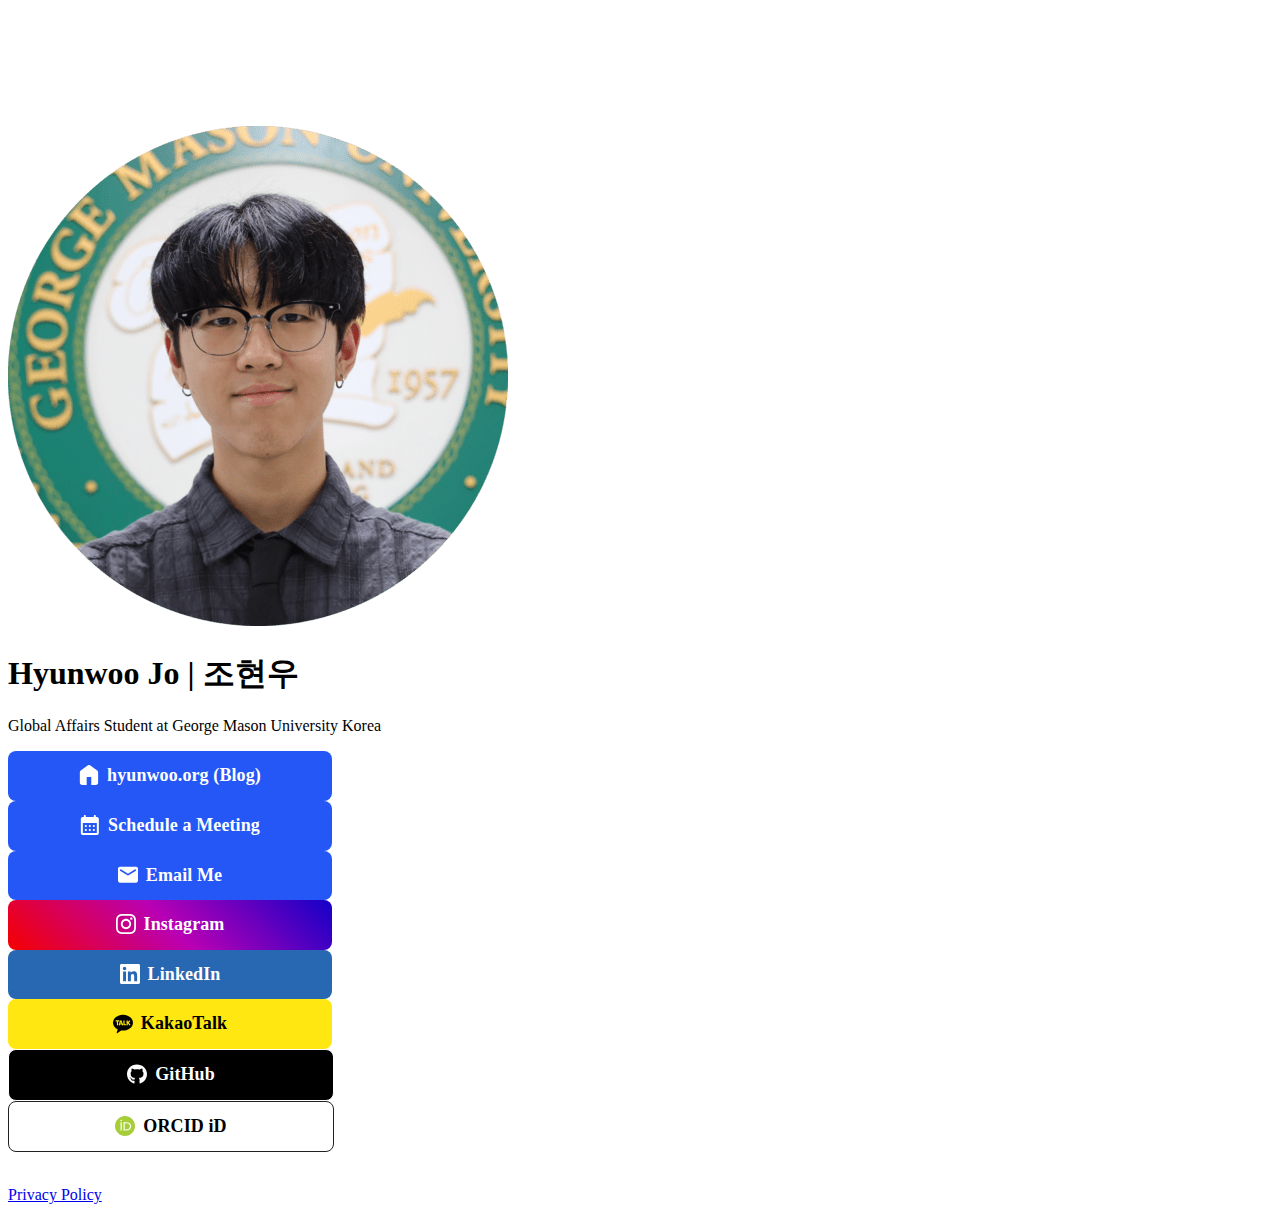
==== index.html @ bc7a39b5 "Update index.html" ====
<!DOCTYPE html>
<html lang="en">

<head>

  <!-- Page Information
  –––––––––––––––––––––––––––––––––––––––––––––––––– -->
  <meta charset="utf-8">
  <title>Hyunwoo Jo | 조현우</title>
  <meta name="description" content="https://jo.hyunwoo.org">
  <meta name="author" content="Hyunwoo Jo">

  <!-- Mobile Specific Metas
  –––––––––––––––––––––––––––––––––––––––––––––––––– -->
  <meta name="viewport" content="width=device-width, initial-scale=1">


  <!-- CSS
  –––––––––––––––––––––––––––––––––––––––––––––––––– -->
  <link rel="stylesheet" href="css/normalize.css">

    <!-- Themes:
            Auto:   css/skeleton-auto.css
            Light:  css/skeleton-light.css
            Dark:   css/skeleton-dark.css
     -->
    <link rel="stylesheet" href="css/skeleton-auto.css">

    <!-- Brand Styles -->
    <link rel="stylesheet" href="css/brands.css">


  <!-- Favicon
  –––––––––––––––––––––––––––––––––––––––––––––––––– -->
  <link rel="icon" href="images/favicon.ico" sizes="any">
  <link rel="icon" href="images/favicon.svg" type="image/svg+xml">

</head>

<body>

  <!-- Primary Page Layout
  –––––––––––––––––––––––––––––––––––––––––––––––––– -->
  <div class="container">
    <div class="row">
      <div class="column" style="margin-top: 10%">

        <!-- 

          ## Getting Started with LittleLink

          This page has been built with every pre-designed button available in LittleLink by default. You can rearrange and delete as needed.

          You can add your own brand or others brands you may need in the `css/brands.css` file. 

          You can add custom icons to `images/icons/...`. It is recommended to use a 24x24 .SVG.

          Edit the "Your Image Here" section to add your own personal branding, like a picture of yourself or your brand logo!

          Edit the "Title" section to change the page heading. You can use something like your name, your social handle, or your brand name.

          Edit the "Short Bio" section tell users about yourself or your brand.

        -->

        <!-- Your Image Here -->
        <img src="images/avatar.png" class="avatar" srcset="images/avatar@2x.png 2x" alt="">

        <!-- Title -->
        <h1 role="heading">Hyunwoo Jo | 조현우</h1>

        <!-- Short Bio -->
        <p>Global Affairs Student at George Mason University Korea</p>

        <!--

          ## Breaking down <a> attributes:
          
          1.) class="button button-default" | The first "button" here is telling this <a> tag that it should make this element a button and applies the default styling in `css/brands.css`.
          The second portion, button-default, is declaring the specific brand style you would like to apply. Here we're applying the "default" style and color.
          If you want to make this button to use the brand colors for Discord, just change "button-default" to "button-discord". Brands are found in `css/brands.css`. You can always edit & add your own there.

          2.) Replace the # in href="#" with the desired target URL for the button.

          3.) target="_blank" | This attribute opens links in a new tab. Remove this attribute to prevent links from opening in a new tab.

          4.) rel="noopener" | This attribute instructs the browser to navigate to the target resource without granting the new browsing context access to the document that opened it.
          This is especially useful when opening untrusted links. https://developer.mozilla.org/en-US/docs/Web/HTML/Link_types/noopener

          5.) role="button" | The button role identifies an element as a button to assistive technology such as screen readers.

          ## Breaking down the <img> attributes:
          
          1.) class="icon" | This class is telling the <img> tag that it should use the styling for icons found in `css/brands.css`.

          2.) src="images/icons/[icon-name].svg" | This defines the icon you would like to display from the 'images/icons/' folder. For example, you can change this to src="images/icons/discord.svg" to use the Discord icon.
          Add your own 24x24 icons to the "icons" folder to reference them. We recommend providing a SVG.

          3.) alt="" | Since the text at the end of the snippet, "..>[Button Text]</a><br>", explains what the button is, we use "alt=""" to nullify the icon annoucement from the accessibility tree. 
          This can improve the experience for assistive technology users by hiding what is essentially duplicated

        -->

        <!-- Generic Homepage -->
        <a class="button button-default" href="https://hyunwoo.org" target="_blank" rel="noopener" role="button"><img class="icon" src="images/icons/generic-homepage.svg" alt="">hyunwoo.org (Blog)</a><br>

        <!-- Generic Calendar -->
        <a class="button button-default" href="https://mason360.gmu.edu/meetings/3602936/hyunwoo" target="_blank" rel="noopener" role="button"><img class="icon" src="images/icons/generic-calendar.svg" alt="">Schedule a Meeting</a><br>

        <!-- Generic Email -->
        <a class="button button-default" href="mailto:jo@hyunwoo.org" target="_blank" rel="noopener" role="button"><img class="icon" src="images/icons/generic-email.svg" alt="">Email Me</a><br>

        <!-- Instagram -->
        <a class="button button-instagram" href="https://instagram.com/hyunwooed" target="_blank" rel="noopener" role="button"><img class="icon" src="images/icons/instagram.svg" alt="">Instagram</a><br>

        <!-- LinkedIn -->
        <a class="button button-linked" href="https://linkedin.com/in/hyunwoojo" target="_blank" rel="noopener" role="button"><img class="icon" src="images/icons/linkedin.svg" alt="">LinkedIn</a><br>

        <!-- KakaoTalk -->
        <a class="button button-kakaotalk" href="http://qr.kakao.com/talk/qr76TpyzLjeXRkDR1wn2E596Pi8-" target="_blank" rel="noopener" role="button"><img class="icon" src="images/icons/kakaotalk.svg" alt="">KakaoTalk</a><br>

        <!-- GitHub -->
        <a class="button button-github" href="https://github.com/hyunwooed" target="_blank" rel="noopener" role="button"><img class="icon" src="images/icons/github.svg" alt="">GitHub</a><br>

        <!-- ORCID iD -->
        <a class="button button-orcid-id" href="https://orcid.org/0009-0006-6065-426X" target="_blank" rel="noopener" role="button"><img class="icon" src="images/icons/orcid-id.svg" alt="">ORCID iD</a><br>

        <br>
        <!-- 
            Footer:
            This includes a link to privacy.html page which can be setup for your Privacy Policy.
            This also includes a link to the LittleLink repository to make forking LittleLink easier.
            You can edit or remove anything here to make your own footer.
        -->
        <p><a href="privacy.html">Privacy Policy</a></p>

      </div>
    </div>
  </div>

  <!-- End Document
  –––––––––––––––––––––––––––––––––––––––––––––––––– -->
</body>

</html>
---- css/brands.css ----
/*
* littlelink.io
* Skeleton V2.0.4
* Copyright 2014, Dave Gamache
* www.getskeleton.com
* Free to use under the MIT license.
* http://www.opensource.org/licenses/mit-license.php
* 12/29/2014
*/

/*
* Built using on:
* Skeleton V2.0.4
* Copyright 2014, Dave Gamache
* www.getskeleton.com
* Free to use under the MIT license.
* http://www.opensource.org/licenses/mit-license.php
* 12/29/2014
*/

/* Table of contents
––––––––––––––––––––––––––––––––––––––––––––––––––

- Buttons
- Brand Styles

*/

/* Buttons
–––––––––––––––––––––––––––––––––––––––––––––––––– */

.button,
button {
  display: inline-block;
  text-decoration: none;
  height: 100%;
  text-align: center;
  vertical-align: middle;
  font-size: 18px;
  width: 300px;
  font-weight: 700;
  line-height: 20px;
  padding: 14px 12px 12px 12px;
  letter-spacing: 0.1px;
  white-space: wrap;
  outline: none;
  border-radius: 8px;
  cursor: pointer;
  
}     
button:hover,
.button:focus {
  color: #212121;
  border-color: #888;
  outline: #7AB8FF solid 3px
}
.button.button-primary {
  color: #fff;
  filter: brightness(90%);
}
.button.button-primary:hover,
.button.button-primary:focus {
  color: #fff;
  filter: brightness(90%);
}

/* Brand Icons
–––––––––––––––––––––––––––––––––––––––––––––––––– */

.icon {
  padding: 0px 8px 3.5px 0px;
  vertical-align: middle;
  width: 20px;
  height: 20px;
}

/* Brand Styles
–––––––––––––––––––––––––––––––––––––––––––––––––– */

/* Default (this is great for your own brand color!) */
.button.button-default {
  color: #ffffff;
  background-color: #2457F5;
}
.button.button-default:hover,
.button.button-default:focus {
  filter: brightness(90%);
}

/* Amazon */
.button.button-amazon {
  color: #000000;
  background-color: #FFFFFF;
  border: 1px solid #212121;
}
.button.button-amazon:hover,
.button.button-amazon:focus {
  filter: brightness(90%);
}

/* Amazon Music */
.button.button-amazon-music {
  color: #000000;
  background-color: #25D1DA;
}
.button.button-amazon-music:hover,
.button.button-amazon-music:focus {
  filter: brightness(90%);
}

/* Apple App Store */
.button.button-appstore {
  color: #FFFFFF;
  background-color: #000000;
  border: 1px solid #FFFFFF;
}
.button.button-appstore:hover,
.button.button-appstore:focus {
  filter: brightness(90%);
}

/* Apple Music */
.button.button-apple-music {
  color: #ffffff;
  background-color: #000000;
  border: 1px solid #FFFFFF;
}
.button.button-apple-music:hover,
.button.button-apple-music:focus {
  filter: brightness(90%);
}

/* Apple Music Alt */
.button.button-apple-music-alt {
  color: #ffffff;
  background-image: linear-gradient(to bottom, #FB5C74, #FA233B);
}
.button.button-apple-music-alt:hover,
.button.button-apple-music-alt:focus {
  filter: brightness(90%);
}

/* Apple Podcasts */
.button.button-apple-podcasts {
  color: #ffffff;
  background-color: #000000;
  border: 1px solid #FFFFFF;
}
.button.button-apple-podcasts:hover,
.button.button-apple-podcasts:focus {
  filter: brightness(90%);
}

/* Apple Podcasts Alt */
.button.button-apple-podcasts-alt {
  color: #ffffff;
  background-image: linear-gradient(to bottom, #F452FF, #832BC1);
}
.button.button-apple-podcasts-alt:hover,
.button.button-apple-podcasts-alt:focus {
  filter: brightness(90%);
}

/* ArtStation */
.button.button-artstation {
  color: #ffffff;
  background-color: #18181C;
  border: 1px solid #FFFFFF;
}
.button.button-artstation:hover,
.button.button-artstation:focus {
  filter: brightness(90%);
}

/* Bandcamp */
.button.button-bandcamp {
  color: #ffffff;
  background-color: #1d9fc3;
}
.button.button-bandcamp:hover,
.button.button-bandcamp:focus {
  filter: brightness(90%);
}

/* Behance */
.button.button-behance {
  color: #ffffff;
  background-color: #0057FF;
}
.button.button-behance:hover,
.button.button-behance:focus {
  filter: brightness(90%);
}

/* Bluesky */
.button.button-bluesky {
  color: #FFFFFF;
  background-color: #1185FE;
}

.button.button-bluesky:hover,
.button.button-bluesky:focus {
  filter: brightness(90%);
}

/* Bluesky Alt */
.button.button-bluesky-alt {
  color: #000000;
  background-color: #FFFFFF;
  border: 1px solid #000000;
}
.button.button-bluesky-alt:hover,
.button.button-bluesky-alt:focus {
  filter: brightness(90%);
}

/* Buy Me a Coffee */
.button.button-coffee {
  color: #000000;
  background-color: #ffdd00;
}
.button.button-coffee:hover,
.button.button-coffee:focus {
  filter: brightness(90%);
}

/* Cal.com */
.button.button-cal {
  color: #FFFFFF;
  background-color: #292929;
  border: 1px solid #FFFFFF;
}
.button.button-cal:hover,
.button.button-cal:focus {
  filter: brightness(90%);
}

/* Calendly */
.button.button-calendly {
  color: #FFFFFF;
  background-color: #006BFF;
}
.button.button-calendly:hover,
.button.button-calendly:focus {
  filter: brightness(90%);
}

/* Cash App */
.button.button-cash-app {
  color: #ffffff;
  background-image: linear-gradient(to bottom, #00d64b, #00c244);
}
.button.button-cash-app:hover,
.button.button-cash-app:focus {
  filter: brightness(90%);
}

/* dev.to */
.button.button-dev-to {
  color: #000000;
  background-color: #f5f5f5;
  border: 1px solid #212121;
}
.button.button-dev-to:hover,
.button.button-dev-to:focus {
  filter: brightness(90%);
}

/* Discogs */
.button.button-discogs {
  color: #000000;
  background-color: #FFFFFF;
  border: 1px solid #000000
}
.button.button-discogs:hover,
.button.button-discogs:focus {
  filter: brightness(90%);
}

/* Discogs Alt */
.button.button-discogs-alt {
  color: #FFFFFF;
  background-color: #000000;
  border: 1px solid #FFFFFF
}
.button.button-discogs-alt:hover,
.button.button-discogs-alt:focus {
  filter: brightness(90%);
}

/* Discord */
.button.button-discord {
  color: #ffffff;
  background-color: #161CBB;
}
.button.button-discord:hover,
.button.button-discord:focus {
  filter: brightness(90%);
}

/* Dribbble */
.button.button-dribbble {
  color: #000000;
  background-color: #FFFFFF;
  border: 1px solid #212121;
}
.button.button-dribbble:hover,
.button.button-dribbble:focus {
  filter: brightness(90%);
}

/* Etsy */
.button.button-etsy {
  color: #ffffff;
  background-color: #F45800;
}
.button.button-etsy:hover,
.button.button-etsy:focus {
  filter: brightness(90%);
}

/* Facebook */
.button.button-faceb {
  color: #ffffff;
  background-color: #1877f2;
}
.button.button-faceb:hover,
.button.button-faceb:focus {
  filter: brightness(90%);
}

/* Facebook Messenger */
.button.button-messenger {
  color: #ffffff;
  background-image: linear-gradient(
    25deg,
    #0099ff,
    #5f5dff,
    #a033ff,
    #c740cc,
    #ff5280,
    #ff7061
  );
}
.button.button-messenger:hover,
.button.button-messenger:focus {
  filter: brightness(90%);
}

/* Figma */
.button.button-figma {
  color: #ffffff;
  background-color: #000000;
  border: 1px solid #FFFFFF;
}
.button.button-figma:hover,
.button.button-figma:focus {
  filter: brightness(90%);
}

/* Fiverr */
.button.button-fiverr {
  color: #ffffff;
  background-color: #1DBF73;
}
.button.button-fiverr:hover,
.button.button-fiverr:focus {
  filter: brightness(90%);
}

/* Flickr */
.button.button-flickr {
  color: #ffffff;
  background-color: #000000;
  border: 1px solid #FFFFFF;
}
.button.button-flickr:hover,
.button.button-flickr:focus {
  filter: brightness(90%);
}

/* GitHub */
.button.button-github {
  color: #ffffff;
  background-color: #000000;
  border: 1px solid #FFFFFF;
}
.button.button-github:hover,
.button.button-github:focus {
  filter: brightness(90%);
}

/* GitLab */
.button.button-gitlab {
  color: #ffffff;
  background-color: #6151b2;
}
.button.button-gitlab:hover,
.button.button-gitlab:focus {
  filter: brightness(90%);
}

/* GoFundMe */
.button.button-gofundme {
  color: #ffffff;
  background-color: #02A95C;
}
.button.button-gofundme:hover,
.button.button-gofundme:focus {
  filter: brightness(90%);
}

/* Goodreads */
.button.button-goodreads {
  color: #333333;
  background-color: #f3f1e6;
  border: 1px solid #212121;
}
.button.button-goodreads:hover,
.button.button-goodreads:focus {
  filter: brightness(90%);
}

/* Google Black */
.button.button-google-black {
  color: #FFFFFF;
  background-color: #000000;
  border: 1px solid #FFFFFF;
}
.button.button-google-black:hover,
.button.button-google-black:focus {
  filter: brightness(90%);
}

/* Google Play Store */
.button.button-playstore {
  color: #FFFFFF;
  background-color: #000000;
  border: 1px solid #FFFFFF;
}
.button.button-playstore:hover,
.button.button-playstore:focus {
  filter: brightness(90%);
}

/* Google Scholar */
.button.button-google-scholar {
  color: #000000;
  background-color: #FFFFFF;
  border: 1px solid #212121;
}
.button.button-google-scholar:hover,
.button.button-google-scholar:focus {
  filter: brightness(90%);
}

/* Hashnode */
.button.button-hashnode {
  color: #000000;
  background-color: #ffffff;
  border: 1px solid #212121;
}
.button.button-hashnode:hover,
.button.button-hashnode:focus {
  filter: brightness(90%);
}

/* Instagram */
.button.button-instagram {
  color: #ffffff;
  background-image: linear-gradient(-135deg, #1400c8, #b900b4, #f50000);
}
.button.button-instagram:hover,
.button.button-instagram:focus {
  filter: brightness(90%);
}

/* Kick */
.button.button-kick {
  background-color:#000000;
  color:  #ffffff;
  border: 1px solid #ffffff;
}
.button.button-kick:hover {
  filter: brightness(90%);
}

/* Kick Alt */
.button.button-kick-alt {
  background-color:#01e701;
  color:  #000;
}
.button.button-kick-alt:hover {
  filter: brightness(90%);
}

/* Kickstarter */
.button.button-kickstarter {
  color: #ffffff;
  background-color: #05ce78;
}
.button.button-kickstarter:hover,
.button.button-kickstarter:focus {
  filter: brightness(90%);
}

/* Kit */
.button.button-kit {
  color: #ffffff;
  background-color: #000000;
  border: 1px solid #FFFFFF;
}
.button.button-kit:hover,
.button.button-kit:focus {
  filter: brightness(90%);
}

/* Ko-fi */
.button.button-ko-fi {
  color: #ffffff;
  background-color: #13C3FF;
}
.button.button-ko-fi:hover,
.button.button-ko-fi:focus {
  filter: brightness(90%);
}

/* Last.fm */
.button.button-last-fm {
  color: #ffffff;
  background-color: #D51007;
}
.button.button-last-fm:hover,
.button.button-last-fm:focus {
  filter: brightness(90%);
}

/* Letterboxd */
.button.button-letterboxd {
  color: #ffffff;
  background-color: #2c3440;
  border: 1px solid #FFFFFF;
}
.button.button-letterboxd:hover,
.button.button-letterboxd:focus {
  filter: brightness(90%);
}

/* Line */
.button.button-line {
  color: #FFFFFF;
  background-color: #06C755;
}
.button.button-line:hover,
.button.button-line:focus {
  filter: brightness(90%);
}

/* LinkedIn */
.button.button-linked {
  color: #ffffff;
  background-color: #2867b2;
}
.button.button-linked:hover,
.button.button-linked:focus {
  filter: brightness(90%);
}

/* Mailchimp */
.button.button-mailchimp {
  color: #000000;
  background-color: #FFE01B;
}
.button.button-mailchimp:hover,
.button.button-mailchimp:focus {
  filter: brightness(90%);
}

/* Mastodon */
.button.button-mastodon {
  color: #ffffff;
  background-color: #17063B;
  border: 1px solid #FFFFFF;
}
.button.button-mastodon:hover,
.button.button-mastodon:focus {
  filter: brightness(90%);
}

/* Medium */
.button.button-medium {
  color: #ffffff;
  background-color: #000000;
  border: 1px solid #FFFFFF;
}
.button.button-medium:hover,
.button.button-medium:focus {
  filter: brightness(90%);
}

/* Microsoft */
.button.button-microsoft {
  color: #ffffff;
  background-color: #000000;
  border: 1px solid #FFFFFF;
}
.button.button-microsoft:hover,
.button.button-microsoft:focus {
  filter: brightness(90%);
}

/* NGL */
.button.button-ngl {
  color: #ffffff;
  background-image: linear-gradient(-45deg, #ff8d10, #ec1187);
}
.button.button-ngl:hover,
.button.button-ngl:focus {
  filter: brightness(90%);
}

/* Notion */
.button.button-notion {
  color: #000000;
  border: 1px solid #212121;
  background-color: #ffffff;
}
.button.button-notion:hover,
.button.button-notion:focus {
  filter: brightness(90%);
}

/* OnlyFans */
.button.button-onlyfans {
  color: #ffffff;
  background-color: #00AEEF;
}
.button.button-onlyfans:hover,
.button.button-onlyfans:focus {
  filter: brightness(90%);
}

/* Patreon */
.button.button-patreon {
  color: #ffffff;
  background-color: #000000;
  border: 1px solid #FFFFFF;
}
.button.button-patreon:hover,
.button.button-patreon:focus {
  filter: brightness(90%);
}

/* PayPal */
.button.button-paypal {
  color: #ffffff;
  background-color: #003087;
}
.button.button-paypal:hover,
.button.button-paypal:focus {
  filter: brightness(90%);
}

/* Pinterest */
.button.button-pinterest {
  color: #000000;
  background-color: #ffe2eb;
  border: 1px solid #212121;
}
.button.button-pinterest:hover,
.button.button-pinterest:focus {
  filter: brightness(90%);
}

/* Post.news */
.button.button-post-news {
  color: #ffffff;
  background-color: #678BFF;
}
.button.button-post-news:hover,
.button.button-post-news:focus {
  filter: brightness(90%);
}

/* Product Hunt */
.button.button-product-hunt {
  color: #000000;
  background-color: #ffffff;
  border: 1px solid #212121;
}
.button.button-producthunt:hover,
.button.button-producthunt:focus {
  filter: brightness(90%);
}

/* Read.cv */
.button.button-read-cv {
  color: #FFFFFF;
  background-color: #000000;
  border: 1px solid #FFFFFF;
}
.button.button-read-cv:hover,
.button.button-read-cv:focus {
  filter: brightness(90%);
}

/* Redbubble */
.button.button-redbubble {
  color: #e41321;
  background-color: #ffffff;
  border: 1px solid #212121;
}
.button.button-redbubble:hover,
.button.button-redbubble:focus {
  filter: brightness(90%);
}

/* Reddit */
.button.button-reddit {
  color: #FFFFFF;
  background-color: #FF4500;
}
.button.button-reddit:hover,
.button.button-reddit:focus {
  filter: brightness(90%);
}

/* Revolut */
.button.button-revolut {
  color: #000000;
  background-color: #ffffff;
  border: 1px solid black;
}
.button.button-revolut:hover,
.button.button-revolut:focus {
  filter: brightness(90%);
}

/* Shop */
.button.button-shop {
  color: #ffffff;
  background-color: #5A31F4;
}
.button.button-shop:hover,
.button.button-shop:focus {
  filter: brightness(90%);
}

/* Signal */
.button.button-signal {
  color: #ffffff;
  background-color: #3a76f0;
}
.button.button-signal:hover,
.button.button-signal:focus {
  filter: brightness(90%);
}

/* Slack */
.button.button-slack {
  color: #000000;
  background-color: #FFFFFF;
  border: 1px solid #212121;
}
.button.button-slack:hover,
.button.button-slack:focus {
  filter: brightness(90%);
}

/* Snapchat */
.button.button-snapchat {
  color: #000000;
  background-color: #fffc00;
}
.button.button-snapchat:hover,
.button.button-snapchat:focus {
  filter: brightness(90%);
}

/* SoundCloud */
.button.button-soundcloud {
  color: #ffffff;
  background-color: #ff5500;
}
.button.button-soundcloud:hover,
.button.button-soundcloud:focus {
  filter: brightness(90%);
}

/* Spotify */
.button.button-spotify {
  color: #191414;
  background-color: #1db954;
}
.button.button-spotify:hover,
.button.button-spotify:focus {
  filter: brightness(90%);
}

/* Spotify Alt */
.button.button-spotify-alt {
  color: #FFFFFF;
  background-color: #191414;
  border: 1px solid #FFFFFF;
}
.button.button-spotify-alt:hover,
.button.button-spotify-alt:focus {
  filter: brightness(90%);
}

/* Square */
.button.button-square {
  color: #FFFFFF;
  background-color: #006AFF;
}
.button.button-square:hover,
.button.button-square:focus {
  filter: brightness(90%);
}

/* Stack Overflow */
.button.button-stack-overflow {
  color: #000000;
  background-color: #FFFFFF;
  border: 1px solid #000000;
}
.button.button-stack-overflow:hover,
.button.button-stack-overflow:focus {
  filter: brightness(90%);
}

/* Steam */
.button.button-steam {
  color: #ffffff;
  background-image: linear-gradient(90deg, #08BBFF, #2B75FF);
}
.button.button-steam:hover,
.button.button-steam:focus {
  filter: brightness(90%);
}

/* Steam Alt */
.button.button-steam-alt {
  color: #ffffff;
  background-image: linear-gradient(90deg, #09172a, #072a57, #0c5085);
  border: 1px solid #FFFFFF;
}
.button.button-steam-alt:hover,
.button.button-steam-alt:focus {
  filter: brightness(90%);
}

/* Strava */
.button.button-strava {
  color: #ffffff;
  background-color: #fc5200;
}
.button.button-strava:hover,
.button.button-strava:focus {
  filter: brightness(90%);
}

/* Substack */
.button.button-substack {
  color: #ffffff;
  background-color: #FF6719;
}
.button.button-substack:hover,
.button.button-substack:focus {
  filter: brightness(90%);
}

/* Telegram */
.button.button-telegram {
  color: #ffffff;
  background-color: #3faee8;
}
.button.button-telegram:hover,
.button.button-telegram:focus {
  filter: brightness(90%);
}

/* Threads */
.button.button-threads {
  color: #FFFFFF;
  background-color: #000000;
  border: 1px solid #FFFFFF;
}
.button.button-threads:hover,
.button.button-threads:focus {
  filter: brightness(90%);
}

/* Threema */
.button.button-threema {
  color: #000000;
  background-color: #3fe669;
}
.button.button-threema:hover,
.button.button-threema:focus {
  filter: brightness(90%);
}

/* TikTok */
.button.button-tiktok {
  color: #ffffff;
  background-color: #000000;
  border: 1px solid #FFFFFF;
}
.button.button-tiktok:hover,
.button.button-tiktok:focus {
  filter: brightness(90%);
}

/* Trakt */
.button.button-trakt {
  color: #ffffff;
  background-color: #ED1C24;
}
.button.button-trakt:hover,
.button.button-trakt:focus {
  filter: brightness(90%);
}

/* Trello */
.button.button-trello {
  color: #ffffff;
  background-color: #0065ff;
}
.button.button-trello:hover,
.button.button-trello:focus {
  filter: brightness(90%);
}

/* Tumblr */
.button.button-tumb {
  color: #ffffff;
  background-color: #131313;
  border: 1px solid #FFFFFF;
}
.button.button-tumb:hover,
.button.button-tumb:focus {
  filter: brightness(90%);
}

/* Twitch */
.button.button-twitch {
  color: #ffffff;
  background-color: #9146ff;
}
.button.button-twitch:hover,
.button.button-twitch:focus {
  filter: brightness(90%);
}

/* Unsplash */
.button.button-unsplash {
  color: #000000;
  background-color: #ffffff;
  border: 1px solid #212121;
}
.button.button-unsplash:hover,
.button.button-unsplash:focus {
  filter: brightness(90%);
}

/* Untappd */
.button.button-untappd {
  color: #000000;
  background-color: #ffc000;
}
.button.button-untappd:hover,
.button.button-untappd:focus {
  filter: brightness(90%);
}

/* Upwork */
.button.button-upwork {
  color: #FFFFFF;
  background-color: #14A800;
}
.button.button-upwork:hover,
.button.button-upwork:focus {
  filter: brightness(90%);
}

/* Venmo */
.button.button-venmo {
  color: #ffffff;
  background-color: #008CFF;
}
.button.button-venmo:hover,
.button.button-venmo:focus {
  filter: brightness(90%);
}

/* Vimeo */
.button.button-vimeo {
  color: #ffffff;
  background-color: #1ab7ea;
}
.button.button-vimeo:hover,
.button.button-vimeo:focus {
  filter: brightness(90%);
}

/* VSCO */
.button.button-vsco {
  color: #FFFFFF;
  background-color: #000000;
  border: 1px solid #FFFFFF;
}
.button.button-vsco:hover,
.button.button-vsco:focus {
  filter: brightness(90%);
}

/* Website */
.button.button-web {
  color: #ffffff;
  background-color: #000000;
  border: 1px solid #FFFFFF;
}
.button.button-web:hover,
.button.button-web:focus {
  filter: brightness(90%);
}

/* WhatsApp */
.button.button-whatsapp {
  color: #ffffff;
  background-color: #455a64;
}
.button.button-whatsapp:hover,
.button.button-whatsapp:focus {
  filter: brightness(90%);
}

/* Wordpress */
.button.button-wordpress {
  color: #ffffff;
  background-color: #21759b;
}
.button.button-wordpress:hover,
.button.button-wordpress:focus {
  filter: brightness(90%);
}

/* X */
.button.button-x {
  color: #FFFFFF;
  background-color: #000000;
  border: 1px solid #FFFFFF;
}
.button.button-x:hover,
.button.button-x:focus {
  filter: brightness(90%);
}

/* YouTube */
.button.button-yt {
  color: #ffffff;
  background-color: #000000;
  border: 1px solid #FFFFFF;
}
.button.button-yt:hover,
.button.button-yt:focus {
  filter: brightness(90%);
}

/* Zoom */
.button.button-zoom {
  color: #ffffff;
  background-color: #0B5CFF;
}
.button.button-zoom:hover,
.button.button-zoom:focus {
  filter: brightness(90%);
}

/* KakaoTalk */
.button.button-kakaotalk {
  color: #000000;
  background-color: #ffe812;
}
.button.button-kakaotalk:hover,
.button.button-kakaotalk:focus {
  filter: brightness(90%);
}

/* ORCID iD */
.button.button-orcid-id {
  color: #000000;
  background-color: #FFFFFF;
  border: 1px solid #212121;
}
.button.button-orcid-id:hover,
.button.button-orcid-id:focus {
  filter: brightness(90%);
}
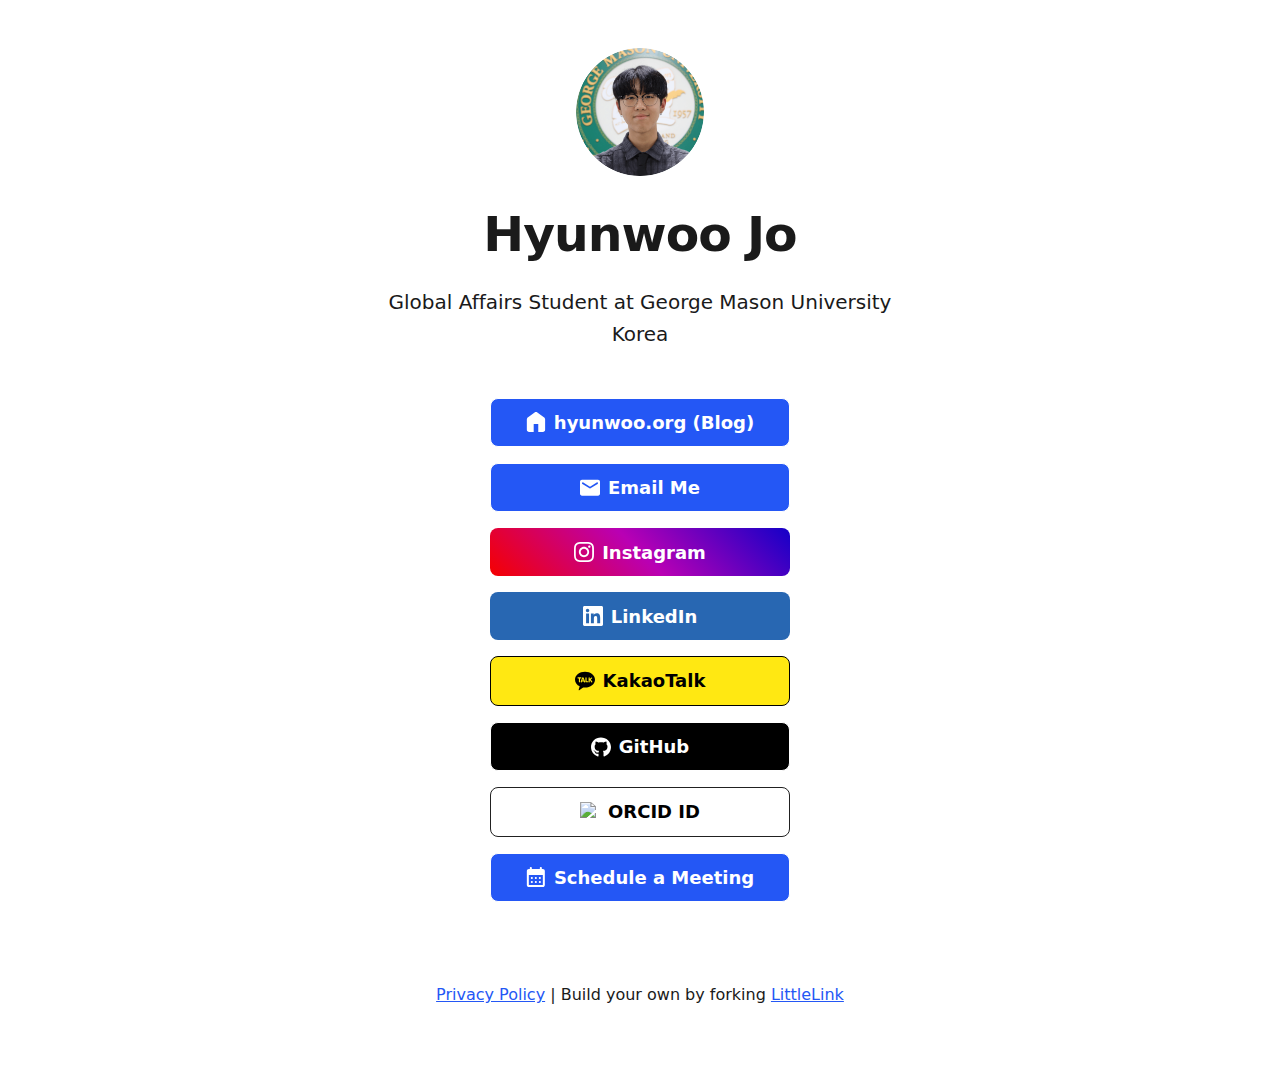
==== commit 9455e4c3: "Merge remote-tracking branch 'upstream/main'" ====
--- a/index.html
+++ b/index.html
@@ -1,145 +1,101 @@
 <!DOCTYPE html>
-<html lang="en">
 
-<head>
+<!-- 
+  To change the theme, change the class on the html tag below to one of:
+  - theme-auto: Automatically switches based on user's system preferences
+  - theme-light: Forces light theme
+  - theme-dark: Forces dark theme
+-->
 
-  <!-- Page Information
-  –––––––––––––––––––––––––––––––––––––––––––––––––– -->
-  <meta charset="utf-8">
-  <title>Hyunwoo Jo | 조현우</title>
-  <meta name="description" content="https://jo.hyunwoo.org">
-  <meta name="author" content="Hyunwoo Jo">
+<html class="theme-auto" lang="en"> <!-- Update`class="theme-auto" with your preference -->
 
-  <!-- Mobile Specific Metas
-  –––––––––––––––––––––––––––––––––––––––––––––––––– -->
-  <meta name="viewport" content="width=device-width, initial-scale=1">
-
-
-  <!-- CSS
-  –––––––––––––––––––––––––––––––––––––––––––––––––– -->
-  <link rel="stylesheet" href="css/normalize.css">
-
-    <!-- Themes:
-            Auto:   css/skeleton-auto.css
-            Light:  css/skeleton-light.css
-            Dark:   css/skeleton-dark.css
-     -->
-    <link rel="stylesheet" href="css/skeleton-auto.css">
-
-    <!-- Brand Styles -->
+  <head>
+    <meta charset="utf-8">
+    <meta name="viewport" content="width=device-width, initial-scale=1">
+        
+    <!-- Page Title - Change this to your name/brand (50-60 characters recommended) -->
+    <title>Hyunwoo Jo | 조현우</title>
+    <link rel="icon" type="image/x-icon" href="/images/avatar.png"> <!-- Update this with your own favicon -->
+    
+    <!-- Meta Description - Write a description (150-160 characters recommended) -->
+    <meta name="description" content="Global Affairs Student at George Mason University Korea">
+    
+    <!-- Keywords -->
+    <meta name="keywords" content="Hyunwoo Jo, 조현우, Mason Korea">
+    
+    <!-- Canonical URL - Helps prevent duplicate content issues -->
+    <meta rel="canonical" href="https://jo.hyunwoo.org">
+    
+    <!-- Author Information -->
+    <meta name="author" content="Hyunwoo Jo">
+    
+    <!-- Stylesheets -->
+    <link rel="stylesheet" href="css/reset.css">
+    <link rel="stylesheet" href="css/style.css">
     <link rel="stylesheet" href="css/brands.css">
 
-
-  <!-- Favicon
-  –––––––––––––––––––––––––––––––––––––––––––––––––– -->
-  <link rel="icon" href="images/favicon.ico" sizes="any">
-  <link rel="icon" href="images/favicon.svg" type="image/svg+xml">
-
-</head>
+  </head>
 
 <body>
 
-  <!-- Primary Page Layout
-  –––––––––––––––––––––––––––––––––––––––––––––––––– -->
-  <div class="container">
-    <div class="row">
-      <div class="column" style="margin-top: 10%">
+    <div class="container">
+        <div class="column">
 
-        <!-- 
+            <!-- 
+              By default, the Avatar is rounded. Use the following:
+              - avatar--rounded: Automatically rounds the image
+              - avatar--soft: Slightly rounds the image
+              - avatar--none: Removes any rounding
 
-          ## Getting Started with LittleLink
+              Be sure to replace the src with your own image path and update the alt text
+            -->
+            <img class="avatar avatar--rounded" src="images/avatar.png" srcset="images/avatar@2x.png 2x" alt="Hyunwoo Jo">
 
-          This page has been built with every pre-designed button available in LittleLink by default. You can rearrange and delete as needed.
+            <!-- Replace with your name or brand -->
+            <h1 tabindex="0">
+              <div>Hyunwoo Jo</div>
+            </h1>
 
-          You can add your own brand or others brands you may need in the `css/brands.css` file. 
+            <!-- Add a short description about yourself or your brand -->
+            <p tabindex="0">Global Affairs Student at George Mason University Korea</p>
 
-          You can add custom icons to `images/icons/...`. It is recommended to use a 24x24 .SVG.
+            <!-- All your buttons go here -->
+            <div class="button-stack" role="navigation">
 
-          Edit the "Your Image Here" section to add your own personal branding, like a picture of yourself or your brand logo!
+              <!-- Generic Homepage -->
+              <a class="button button-default" href="https://www.hyunwoo.org" target="_blank" rel="noopener" role="button"><img class="icon" aria-hidden="true" src="images/icons/generic-homepage.svg" alt="Homepage Icon">hyunwoo.org (Blog)</a>
 
-          Edit the "Title" section to change the page heading. You can use something like your name, your social handle, or your brand name.
+              <!-- Generic Email -->
+              <a class="button button-default" href="mailto:jo@hyunwoo.org" target="_blank" rel="noopener" role="button"><img class="icon" aria-hidden="true" src="images/icons/generic-email.svg" alt="Email Icon">Email Me</a>
 
-          Edit the "Short Bio" section tell users about yourself or your brand.
+              <!-- Instagram -->
+              <a class="button button-instagram" href="https://instagram.com/hyunwooed" target="_blank" rel="noopener" role="button"><img class="icon" aria-hidden="true" src="images/icons/instagram.svg" alt="Instagram Logo">Instagram</a>
 
-        -->
+              <!-- LinkedIn -->
+              <a class="button button-linked" href="https://linkedin.com/in/hyunwoojo" target="_blank" rel="noopener" role="button"><img class="icon" aria-hidden="true" src="images/icons/linkedin.svg" alt="LinkedIn Logo">LinkedIn</a>
 
-        <!-- Your Image Here -->
-        <img src="images/avatar.png" class="avatar" srcset="images/avatar@2x.png 2x" alt="">
+              <!-- KakaoTalk -->
+              <a class="button button-kakaotalk" href="http://qr.kakao.com/talk/qr76TpyzLjeXRkDR1wn2E596Pi8-" target="_blank" rel="noopener" role="button"><img class="icon" aria-hidden="true" src="images/icons/kakaotalk.svg" alt="KakaoTalk Logo">KakaoTalk</a><br>
 
-        <!-- Title -->
-        <h1 role="heading">Hyunwoo Jo | 조현우</h1>
+              <!-- GitHub -->
+              <a class="button button-github" href="https://github.com/hyunwooed" target="_blank" rel="noopener" role="button"><img class="icon" aria-hidden="true" src="images/icons/github.svg" alt="GitHub Logo">GitHub</a>
 
-        <!-- Short Bio -->
-        <p>Global Affairs Student at George Mason University Korea</p>
+              <!-- ORCID ID -->
+              <a class="button button-orcid-id" href="https://orcid.org/0009-0006-6065-426X" target="_blank" rel="noopener" role="button"><img class="icon" aria-hidden="true" src="images/icons-extended/orcid-id.svg" alt="ORCID ID Logo">ORCID ID</a>
 
-        <!--
-
-          ## Breaking down <a> attributes:
-          
-          1.) class="button button-default" | The first "button" here is telling this <a> tag that it should make this element a button and applies the default styling in `css/brands.css`.
-          The second portion, button-default, is declaring the specific brand style you would like to apply. Here we're applying the "default" style and color.
-          If you want to make this button to use the brand colors for Discord, just change "button-default" to "button-discord". Brands are found in `css/brands.css`. You can always edit & add your own there.
-
-          2.) Replace the # in href="#" with the desired target URL for the button.
-
-          3.) target="_blank" | This attribute opens links in a new tab. Remove this attribute to prevent links from opening in a new tab.
-
-          4.) rel="noopener" | This attribute instructs the browser to navigate to the target resource without granting the new browsing context access to the document that opened it.
-          This is especially useful when opening untrusted links. https://developer.mozilla.org/en-US/docs/Web/HTML/Link_types/noopener
-
-          5.) role="button" | The button role identifies an element as a button to assistive technology such as screen readers.
-
-          ## Breaking down the <img> attributes:
-          
-          1.) class="icon" | This class is telling the <img> tag that it should use the styling for icons found in `css/brands.css`.
-
-          2.) src="images/icons/[icon-name].svg" | This defines the icon you would like to display from the 'images/icons/' folder. For example, you can change this to src="images/icons/discord.svg" to use the Discord icon.
-          Add your own 24x24 icons to the "icons" folder to reference them. We recommend providing a SVG.
-
-          3.) alt="" | Since the text at the end of the snippet, "..>[Button Text]</a><br>", explains what the button is, we use "alt=""" to nullify the icon annoucement from the accessibility tree. 
-          This can improve the experience for assistive technology users by hiding what is essentially duplicated
-
-        -->
-
-        <!-- Generic Homepage -->
-        <a class="button button-default" href="https://hyunwoo.org" target="_blank" rel="noopener" role="button"><img class="icon" src="images/icons/generic-homepage.svg" alt="">hyunwoo.org (Blog)</a><br>
-
-        <!-- Generic Calendar -->
-        <a class="button button-default" href="https://mason360.gmu.edu/meetings/3602936/hyunwoo" target="_blank" rel="noopener" role="button"><img class="icon" src="images/icons/generic-calendar.svg" alt="">Schedule a Meeting</a><br>
-
-        <!-- Generic Email -->
-        <a class="button button-default" href="mailto:jo@hyunwoo.org" target="_blank" rel="noopener" role="button"><img class="icon" src="images/icons/generic-email.svg" alt="">Email Me</a><br>
-
-        <!-- Instagram -->
-        <a class="button button-instagram" href="https://instagram.com/hyunwooed" target="_blank" rel="noopener" role="button"><img class="icon" src="images/icons/instagram.svg" alt="">Instagram</a><br>
-
-        <!-- LinkedIn -->
-        <a class="button button-linked" href="https://linkedin.com/in/hyunwoojo" target="_blank" rel="noopener" role="button"><img class="icon" src="images/icons/linkedin.svg" alt="">LinkedIn</a><br>
-
-        <!-- KakaoTalk -->
-        <a class="button button-kakaotalk" href="http://qr.kakao.com/talk/qr76TpyzLjeXRkDR1wn2E596Pi8-" target="_blank" rel="noopener" role="button"><img class="icon" src="images/icons/kakaotalk.svg" alt="">KakaoTalk</a><br>
-
-        <!-- GitHub -->
-        <a class="button button-github" href="https://github.com/hyunwooed" target="_blank" rel="noopener" role="button"><img class="icon" src="images/icons/github.svg" alt="">GitHub</a><br>
-
-        <!-- ORCID iD -->
-        <a class="button button-orcid-id" href="https://orcid.org/0009-0006-6065-426X" target="_blank" rel="noopener" role="button"><img class="icon" src="images/icons/orcid-id.svg" alt="">ORCID iD</a><br>
-
-        <br>
-        <!-- 
-            Footer:
-            This includes a link to privacy.html page which can be setup for your Privacy Policy.
-            This also includes a link to the LittleLink repository to make forking LittleLink easier.
-            You can edit or remove anything here to make your own footer.
-        -->
-        <p><a href="privacy.html">Privacy Policy</a></p>
+              <!-- Generic Calendar -->
+              <a class="button button-default" href="https://mason360.gmu.edu/meetings/3602936/hyunwoo" target="_blank" rel="noopener" role="button"><img class="icon" aria-hidden="true" src="images/icons/generic-calendar.svg" alt="Calendar Icon">Schedule a Meeting</a>
 
       </div>
+        
+      <!-- Feel free to add your own footer information, including updating `privacy.html` to reflect how your LittleLink fork is set up -->
+      <footer>
+        <a href="privacy.html">Privacy Policy</a> | Build your own by forking <a href="https://littlelink.io" target="_blank" rel="noopener">LittleLink</a>
+      </footer>
+    
     </div>
   </div>
 
-  <!-- End Document
-  –––––––––––––––––––––––––––––––––––––––––––––––––– -->
 </body>
 
 </html>
--- a/css/style.css
+++ b/css/style.css
@@ -0,0 +1,382 @@
+/*
+* LittleLink
+* https://littlelink.io
+* Free to use under the MIT license
+* http://www.opensource.org/licenses/mit-license.php
+*/
+
+/* Base Typography Settings
+–––––––––––––––––––––––––––––––––––––––––––––––––– */
+:root {
+	font-size:16px;
+}
+
+/* Grid
+  –––––––––––––––––––––––––––––––––––––––––––––––––– */
+  .container {
+	position:relative;
+	width:100%;
+	max-width:37.5rem;     				/* 600px */
+    text-align:center;
+	margin:0 auto;
+	padding:3rem 1.25rem 0 1.25rem;
+	box-sizing:border-box;
+}
+.container-left {
+	position:relative;
+	width:100%;
+	max-width:37.5rem;
+	text-align:left;
+	margin:0 auto;
+	padding:0 1.25rem;
+	box-sizing:border-box;
+}
+.container-left p {
+	margin-bottom: 1rem;  				/* 16px space between paragraphs */
+  }
+.column {
+	position:center;
+	width:100%;
+	float:center;
+	box-sizing:border-box;
+}
+/* For devices larger than 400px */
+  @media (min-width:25rem) {            /* 400px */
+    .container {
+	width:85%;
+	padding-left:0;
+	padding-right:0;
+}
+}/* For devices larger than 550px */
+  @media (min-width:34.375rem) {        /* 550px */
+    .container {
+	width:80%;
+}
+.column,.columns {
+	margin-left:0;
+}
+.column:first-child,.columns:first-child {
+	margin-left:0;
+}
+}
+
+/* Base Styles
+  –––––––––––––––––––––––––––––––––––––––––––––––––– */
+  body {
+	margin:0;
+	padding:0;
+	background-color:#ffffff;
+	color:#1a1a1a;
+	font-family:"Open Sans",system-ui;
+	font-size:1.125rem;     				/* 18px */
+    font-weight:400;
+	line-height:1.6;
+}
+
+/* Typography
+  –––––––––––––––––––––––––––––––––––––––––––––––––– */
+  h1 {
+	margin:0 0 0.5rem 0;
+	font-size:3rem;         		/* 48px */
+    font-weight:800;
+	line-height:1;
+	letter-spacing:0;
+	word-wrap:break-word;
+	overflow-wrap:break-word;
+	hyphens:auto;           		/* Delete this to remove automatic hyphen on line break */
+}
+.container p {
+	margin:0 0 2rem 0;
+}
+
+/* Base Typography Settings
+–––––––––––––––––––––––––––––––––––––––––––––––––– */
+/* Base size - 16px browser default */
+:root {
+  font-size:16px;           /* Using a 1.25 modular scale for typography */
+  --scale-0:1rem;           /* 16px */
+  --scale-1:1.25rem;        /* 20px */
+  --scale-2:1.563rem;       /* 25px */
+  --scale-3:1.953rem;       /* 31px */
+  --scale-4:2.441rem;       /* 39px */
+  --scale-5:3.052rem;       /* 49px */
+  
+  /* Spacing units */
+  --spacing-xs:0.5rem;      /* 8px */
+  --spacing-s:1rem;         /* 16px */
+  --spacing-m:1.5rem;       /* 24px */
+  --spacing-l:2rem;         /* 32px */
+  --spacing-xl:3rem;        /* 48px */
+  --spacing-xxl:4rem;       /* 64px */
+}
+
+/* Avatar */
+.avatar {
+	width: 8rem;             /* 128px */
+	height: 8rem;
+	border-radius: 50%;
+	object-fit: cover;
+	background-position: center;
+	margin-bottom: var(--spacing-l);
+	margin-left: auto;
+	margin-right: auto;
+	display: block;
+  }
+
+/* Typography Scale */
+h1 {
+	margin:0 0 var(--spacing-m) 0;
+	font-size:var(--scale-5);           /* ~49px */
+  	font-weight:800;
+	line-height:1.1;
+	letter-spacing:-0.02em;
+	word-wrap:break-word;
+	overflow-wrap:break-word;
+}
+body {
+	font-size:var(--scale-1);           /* 20px */
+  	line-height:1.6;
+}
+.container p {
+	margin:0 0 var(--spacing-xl) 0;
+	font-size:var(--scale-1);
+	line-height:1.6;
+}
+
+/* Container spacing */
+.container {
+	padding:var(--spacing-xl) var(--spacing-m) 0 var(--spacing-m);
+	text-align:center;
+}
+
+/* Footer */
+footer {
+	margin:var(--spacing-xxl) 0;            /* 4rem (64px) top and bottom */
+    font-size:var(--scale-0);
+}
+
+/* Responsive adjustments */
+@media (max-width:34.375rem) {              /* 550px */
+  h1 {
+	font-size:var(--scale-4);
+}
+body {
+	font-size:var(--scale-0);
+}
+.container p {
+	font-size:var(--scale-0);
+}
+.avatar {
+	margin-bottom:var(--spacing-m);
+}
+footer {
+	margin:var(--spacing-xl) 0;         	/* 3rem (48px) top and bottom */
+}
+}
+
+/* Links
+  –––––––––––––––––––––––––––––––––––––––––––––––––– */
+  a {
+	color:#2457F5;
+	text-decoration:underline;
+}
+a:hover {
+	color:#083BDA;
+}
+
+/* Buttons
+–––––––––––––––––––––––––––––––––––––––––––––––––– */
+.button,button {
+	display:inline-flex;
+	align-items:center;
+	justify-content:center;
+	width:18.75rem;             	/* 300px */
+ 	min-height:3rem;                /* 48px */
+  	padding:0.75rem 1rem;         	/* 12px ; 16px */
+  	font-size:1.125rem;           	/* 18px */
+  	font-weight:700;
+	text-decoration:none;
+	white-space:normal;
+  	background-color:var(--button-background,transparent);
+	color:var(--button-text,#000000);
+	border:var(--button-border,none);
+	border-radius:0.5rem;
+	cursor:pointer;
+	box-sizing:border-box;
+	hyphens:auto;               	/* Delete this to remove automatic hyphen on line break */
+  	margin-bottom:1rem;
+	text-align:center;
+	line-height:1.3;
+}
+
+/* Icons
+–––––––––––––––––––––––––––––––––––––––––––––––––– */
+.icon {
+	width:1.25rem;
+	height:1.25rem;
+	margin-right:0.5rem;
+	flex-shrink:0;
+}
+
+/* Avatar
+  –––––––––––––––––––––––––––––––––––––––––––––––––– */
+.avatar {
+	width: 8rem;             /* 128px */
+	height: 8rem;
+	object-fit: cover;
+	background-position: center;
+	margin-bottom: var(--spacing-l);
+  }
+
+   /* Modifier for no avatar rounding */
+   .avatar--none {
+	border-radius: 0%;
+  }
+
+  /* Modifier for rounded avatar */
+  .avatar--rounded {
+	border-radius: 50%;
+  }
+  
+  /* Modifier for slightly rounded corners */
+  .avatar--soft {
+	border-radius: 0.5rem;   /* 8px rounded corners */
+  }
+
+/* Theme System
+  –––––––––––––––––––––––––––––––––––––––––––––––––– */
+/* Light theme is default above */
+  
+/* Dark theme */
+:root.theme-dark {
+	color-scheme:dark;
+}
+:root.theme-dark :focus-visible {
+	outline: 2px solid #4899F7;
+	outline-offset: 2px;
+  }
+:root.theme-dark body {
+	background-color:#121212;
+	color:#ffffff;
+}
+:root.theme-dark a:not(.button) {
+	color:#4899F7;
+}
+:root.theme-dark a:not(.button):hover {
+	color:#7AB8FF;
+}
+
+/* Auto theme */
+:root.theme-auto {
+	color-scheme:light dark;
+}
+@media (prefers-color-scheme:dark) {
+	:root.theme-auto body {
+	background-color:#121212;
+	color:#ffffff;
+}
+:root.theme-auto :focus-visible {
+    outline: 2px solid #4899F7;
+    outline-offset: 2px;
+  }
+:root.theme-auto a:not(.button) {
+	color:#4899F7;
+}
+:root.theme-auto a:not(.button):hover {
+	color:#7AB8FF;
+}
+}
+
+/* Button Text Color Override
+    –––––––––––––––––––––––––––––––––––––––––––––––––– */
+    .button:hover,button:hover {
+	color:var(--button-text);
+}
+
+/* Responsive Typography
+  –––––––––––––––––––––––––––––––––––––––––––––––––– */
+  @media (max-width:34.375rem) {            /* 550px */
+    h1 {
+	font-size:2rem;                         /* 32px */
+	}
+	body {
+	font-size:1rem;                    		/* 16px */
+	}
+}
+
+/* Privacy Page Styles
+  –––––––––––––––––––––––––––––––––––––––––––––––––– */
+nav {
+	margin:var(--spacing-l) 0;
+	text-align:left;
+}
+section {
+	margin:var(--spacing-xl) 0;
+	text-align:left;
+}
+h2 {
+	font-size:var(--scale-3);
+	font-weight:700;
+	margin-bottom:var(--spacing-m);
+}
+h3 {
+	font-size:var(--scale-2);
+	font-weight:600;
+	margin:var(--spacing-l) 0 var(--spacing-s) 0;
+}
+ul {
+	list-style:none;
+	padding:0;
+	margin:0 0 var(--spacing-m) 0;
+}
+ul li {
+	margin-bottom:var(--spacing-xs);
+}
+
+/* Privacy page specific responsive adjustments */
+  @media (max-width:34.375rem) {
+	h2 {
+	font-size:var(--scale-2);
+	}
+	h3 {
+	font-size:var(--scale-1);
+	}
+	section {
+	margin:var(--spacing-l) 0;
+	}
+}
+
+/* Font Face Definitions
+  –––––––––––––––––––––––––––––––––––––––––––––––––– */
+@font-face {
+	font-display:swap;
+	font-family:'Open Sans';
+	font-style:normal;
+	font-weight:400;
+	src:url('../fonts/open-sans-v34-vietnamese_latin-ext_latin_hebrew_greek-ext_greek_cyrillic-ext_cyrillic-regular.eot');
+	src:url('../fonts/open-sans-v34-vietnamese_latin-ext_latin_hebrew_greek-ext_greek_cyrillic-ext_cyrillic-regular.eot?#iefix') format('embedded-opentype'),url('../fonts/open-sans-v34-vietnamese_latin-ext_latin_hebrew_greek-ext_greek_cyrillic-ext_cyrillic-regular.woff2') format('woff2'),url('../fonts/open-sans-v34-vietnamese_latin-ext_latin_hebrew_greek-ext_greek_cyrillic-ext_cyrillic-regular.woff') format('woff'),url('../fonts/open-sans-v34-vietnamese_latin-ext_latin_hebrew_greek-ext_greek_cyrillic-ext_cyrillic-regular.ttf') format('truetype'),url('../fonts/open-sans-v34-vietnamese_latin-ext_latin_hebrew_greek-ext_greek_cyrillic-ext_cyrillic-regular.svg#OpenSans') format('svg');
+}
+@font-face {
+	font-display:swap;
+	font-family:'Open Sans';
+	font-style:normal;
+	font-weight:600;
+	src:url('../fonts/open-sans-v34-vietnamese_latin-ext_latin_hebrew_greek-ext_greek_cyrillic-ext_cyrillic-600.eot');
+	src:url('../fonts/open-sans-v34-vietnamese_latin-ext_latin_hebrew_greek-ext_greek_cyrillic-ext_cyrillic-600.eot?#iefix') format('embedded-opentype'),url('../fonts/open-sans-v34-vietnamese_latin-ext_latin_hebrew_greek-ext_greek_cyrillic-ext_cyrillic-600.woff2') format('woff2'),url('../fonts/open-sans-v34-vietnamese_latin-ext_latin_hebrew_greek-ext_greek_cyrillic-ext_cyrillic-600.woff') format('woff'),url('../fonts/open-sans-v34-vietnamese_latin-ext_latin_hebrew_greek-ext_greek_cyrillic-ext_cyrillic-600.ttf') format('truetype'),url('../fonts/open-sans-v34-vietnamese_latin-ext_latin_hebrew_greek-ext_greek_cyrillic-ext_cyrillic-600.svg#OpenSans') format('svg');
+}
+@font-face {
+	font-display:swap;
+	font-family:'Open Sans';
+	font-style:normal;
+	font-weight:700;
+	src:url('../fonts/open-sans-v34-vietnamese_latin-ext_latin_hebrew_greek-ext_greek_cyrillic-ext_cyrillic-700.eot');
+	src:url('../fonts/open-sans-v34-vietnamese_latin-ext_latin_hebrew_greek-ext_greek_cyrillic-ext_cyrillic-700.eot?#iefix') format('embedded-opentype'),url('../fonts/open-sans-v34-vietnamese_latin-ext_latin_hebrew_greek-ext_greek_cyrillic-ext_cyrillic-700.woff2') format('woff2'),url('../fonts/open-sans-v34-vietnamese_latin-ext_latin_hebrew_greek-ext_greek_cyrillic-ext_cyrillic-700.woff') format('woff'),url('../fonts/open-sans-v34-vietnamese_latin-ext_latin_hebrew_greek-ext_greek_cyrillic-ext_cyrillic-700.ttf') format('truetype'),url('../fonts/open-sans-v34-vietnamese_latin-ext_latin_hebrew_greek-ext_greek_cyrillic-ext_cyrillic-700.svg#OpenSans') format('svg');
+}
+@font-face {
+	font-display:swap;
+	font-family:'Open Sans';
+	font-style:normal;
+	font-weight:800;
+	src:url('../fonts/open-sans-v34-vietnamese_latin-ext_latin_hebrew_greek-ext_greek_cyrillic-ext_cyrillic-800.eot');
+	src:url('../fonts/open-sans-v34-vietnamese_latin-ext_latin_hebrew_greek-ext_greek_cyrillic-ext_cyrillic-800.eot?#iefix') format('embedded-opentype'),url('../fonts/open-sans-v34-vietnamese_latin-ext_latin_hebrew_greek-ext_greek_cyrillic-ext_cyrillic-800.woff2') format('woff2'),url('../fonts/open-sans-v34-vietnamese_latin-ext_latin_hebrew_greek-ext_greek_cyrillic-ext_cyrillic-800.woff') format('woff'),url('../fonts/open-sans-v34-vietnamese_latin-ext_latin_hebrew_greek-ext_greek_cyrillic-ext_cyrillic-800.ttf') format('truetype'),url('../fonts/open-sans-v34-vietnamese_latin-ext_latin_hebrew_greek-ext_greek_cyrillic-ext_cyrillic-800.svg#OpenSans') format('svg');
+}
--- a/css/brands.css
+++ b/css/brands.css
@@ -1,1100 +1,607 @@
 /*
-* littlelink.io
-* Skeleton V2.0.4
-* Copyright 2014, Dave Gamache
-* www.getskeleton.com
-* Free to use under the MIT license.
+* LittleLink Button Styles
+* https://littlelink.io
+* Free to use under the MIT license
 * http://www.opensource.org/licenses/mit-license.php
-* 12/29/2014
 */
 
-/*
-* Built using on:
-* Skeleton V2.0.4
-* Copyright 2014, Dave Gamache
-* www.getskeleton.com
-* Free to use under the MIT license.
-* http://www.opensource.org/licenses/mit-license.php
-* 12/29/2014
-*/
-
-/* Table of contents
-––––––––––––––––––––––––––––––––––––––––––––––––––
-
-- Buttons
-- Brand Styles
-
-*/
-
-/* Buttons
+/* Brand Button Base Styles
 –––––––––––––––––––––––––––––––––––––––––––––––––– */
-
-.button,
-button {
-  display: inline-block;
-  text-decoration: none;
-  height: 100%;
-  text-align: center;
-  vertical-align: middle;
-  font-size: 18px;
-  width: 300px;
-  font-weight: 700;
-  line-height: 20px;
-  padding: 14px 12px 12px 12px;
-  letter-spacing: 0.1px;
-  white-space: wrap;
-  outline: none;
-  border-radius: 8px;
-  cursor: pointer;
-  
-}     
-button:hover,
-.button:focus {
-  color: #212121;
-  border-color: #888;
-  outline: #7AB8FF solid 3px
-}
-.button.button-primary {
-  color: #fff;
-  filter: brightness(90%);
-}
-.button.button-primary:hover,
-.button.button-primary:focus {
-  color: #fff;
-  filter: brightness(90%);
-}
-
-/* Brand Icons
+/* Only include brand-specific button styling here */
+.button,button {
+  color:var(--button-text,#000000);
+  background-color:var(--button-background,transparent);
+	border:var(--button-border,none);
+	transition:filter 0.2s ease,transform 0.2s ease;
+}
+
+/* Global Button Hover Effect
 –––––––––––––––––––––––––––––––––––––––––––––––––– */
-
+.button:hover,button:hover {
+	filter:brightness(90%);
+	transform:translateY(-1px);
+}
+
+/* Button Icons
+–––––––––––––––––––––––––––––––––––––––––––––––––– */
 .icon {
-  padding: 0px 8px 3.5px 0px;
-  vertical-align: middle;
-  width: 20px;
-  height: 20px;
-}
-
-/* Brand Styles
+	filter:var(--icon-filter,none);
+}
+
+/* Brand-Specific Styles
 –––––––––––––––––––––––––––––––––––––––––––––––––– */
 
-/* Default (this is great for your own brand color!) */
+/* Default */
 .button.button-default {
-  color: #ffffff;
-  background-color: #2457F5;
-}
-.button.button-default:hover,
-.button.button-default:focus {
-  filter: brightness(90%);
+	--button-text:#ffffff;
+	--button-background:#2457F5;
+	--button-border:1px solid #ffffff;
 }
 
 /* Amazon */
-.button.button-amazon {
-  color: #000000;
-  background-color: #FFFFFF;
-  border: 1px solid #212121;
-}
-.button.button-amazon:hover,
-.button.button-amazon:focus {
-  filter: brightness(90%);
+.button-amazon {
+	--button-text:#000000;
+	--button-background:#FFFFFF;
+	--button-border:1px solid #212121;
 }
 
 /* Amazon Music */
-.button.button-amazon-music {
-  color: #000000;
-  background-color: #25D1DA;
-}
-.button.button-amazon-music:hover,
-.button.button-amazon-music:focus {
-  filter: brightness(90%);
+.button-amazon-music {
+	--button-text:#000000;
+	--button-background:#25D1DA;
 }
 
 /* Apple App Store */
-.button.button-appstore {
-  color: #FFFFFF;
-  background-color: #000000;
-  border: 1px solid #FFFFFF;
-}
-.button.button-appstore:hover,
-.button.button-appstore:focus {
-  filter: brightness(90%);
+.button-appstore {
+	--button-text:#FFFFFF;
+	--button-background:#000000;
+	--button-border:1px solid #FFFFFF;
 }
 
 /* Apple Music */
-.button.button-apple-music {
-  color: #ffffff;
-  background-color: #000000;
-  border: 1px solid #FFFFFF;
-}
-.button.button-apple-music:hover,
-.button.button-apple-music:focus {
-  filter: brightness(90%);
+.button-apple-music {
+	--button-text:#ffffff;
+	--button-background:#000000;
+	--button-border:1px solid #FFFFFF;
 }
 
 /* Apple Music Alt */
-.button.button-apple-music-alt {
-  color: #ffffff;
-  background-image: linear-gradient(to bottom, #FB5C74, #FA233B);
-}
-.button.button-apple-music-alt:hover,
-.button.button-apple-music-alt:focus {
-  filter: brightness(90%);
+.button-apple-music-alt {
+	--button-text:#ffffff;
+	background-image:linear-gradient(to bottom,#FB5C74,#FA233B);
 }
 
 /* Apple Podcasts */
-.button.button-apple-podcasts {
-  color: #ffffff;
-  background-color: #000000;
-  border: 1px solid #FFFFFF;
-}
-.button.button-apple-podcasts:hover,
-.button.button-apple-podcasts:focus {
-  filter: brightness(90%);
+.button-apple-podcasts {
+	--button-text:#ffffff;
+	--button-background:#000000;
+	--button-border:1px solid #FFFFFF;
 }
 
 /* Apple Podcasts Alt */
-.button.button-apple-podcasts-alt {
-  color: #ffffff;
-  background-image: linear-gradient(to bottom, #F452FF, #832BC1);
-}
-.button.button-apple-podcasts-alt:hover,
-.button.button-apple-podcasts-alt:focus {
-  filter: brightness(90%);
-}
-
-/* ArtStation */
-.button.button-artstation {
-  color: #ffffff;
-  background-color: #18181C;
-  border: 1px solid #FFFFFF;
-}
-.button.button-artstation:hover,
-.button.button-artstation:focus {
-  filter: brightness(90%);
+.button-apple-podcasts-alt {
+	--button-text:#ffffff;
+	background-image:linear-gradient(to bottom,#F452FF,#832BC1);
 }
 
 /* Bandcamp */
-.button.button-bandcamp {
-  color: #ffffff;
-  background-color: #1d9fc3;
-}
-.button.button-bandcamp:hover,
-.button.button-bandcamp:focus {
-  filter: brightness(90%);
+.button-bandcamp {
+	--button-text:#ffffff;
+	--button-background:#1d9fc3;
 }
 
 /* Behance */
-.button.button-behance {
-  color: #ffffff;
-  background-color: #0057FF;
-}
-.button.button-behance:hover,
-.button.button-behance:focus {
-  filter: brightness(90%);
+.button-behance {
+	--button-text:#ffffff;
+	--button-background:#0057FF;
+  --button-border:1px solid #FFFFFF;
 }
 
 /* Bluesky */
-.button.button-bluesky {
-  color: #FFFFFF;
-  background-color: #1185FE;
-}
-
-.button.button-bluesky:hover,
-.button.button-bluesky:focus {
-  filter: brightness(90%);
+.button-bluesky {
+	--button-text:#FFFFFF;
+	--button-background:#1185FE;
 }
 
 /* Bluesky Alt */
-.button.button-bluesky-alt {
-  color: #000000;
-  background-color: #FFFFFF;
-  border: 1px solid #000000;
-}
-.button.button-bluesky-alt:hover,
-.button.button-bluesky-alt:focus {
-  filter: brightness(90%);
+.button-bluesky-alt {
+	--button-text:#000000;
+	--button-background:#FFFFFF;
+	--button-border:1px solid #000000;
 }
 
 /* Buy Me a Coffee */
-.button.button-coffee {
-  color: #000000;
-  background-color: #ffdd00;
-}
-.button.button-coffee:hover,
-.button.button-coffee:focus {
-  filter: brightness(90%);
+.button-coffee {
+	--button-text:#000000;
+	--button-background:#ffdd00;
 }
 
 /* Cal.com */
-.button.button-cal {
-  color: #FFFFFF;
-  background-color: #292929;
-  border: 1px solid #FFFFFF;
-}
-.button.button-cal:hover,
-.button.button-cal:focus {
-  filter: brightness(90%);
+.button-cal {
+	--button-text:#FFFFFF;
+	--button-background:#292929;
+	--button-border:1px solid #FFFFFF;
 }
 
 /* Calendly */
-.button.button-calendly {
-  color: #FFFFFF;
-  background-color: #006BFF;
-}
-.button.button-calendly:hover,
-.button.button-calendly:focus {
-  filter: brightness(90%);
+.button-calendly {
+	--button-text:#FFFFFF;
+	--button-background:#006BFF;
 }
 
 /* Cash App */
-.button.button-cash-app {
-  color: #ffffff;
-  background-image: linear-gradient(to bottom, #00d64b, #00c244);
-}
-.button.button-cash-app:hover,
-.button.button-cash-app:focus {
-  filter: brightness(90%);
+.button-cash-app {
+	--button-text:#ffffff;
+	background-image:linear-gradient(to bottom,#00d64b,#00c244);
 }
 
 /* dev.to */
-.button.button-dev-to {
-  color: #000000;
-  background-color: #f5f5f5;
-  border: 1px solid #212121;
-}
-.button.button-dev-to:hover,
-.button.button-dev-to:focus {
-  filter: brightness(90%);
+.button-dev-to {
+	--button-text:#000000;
+	--button-background:#f5f5f5;
+	--button-border:1px solid #212121;
 }
 
 /* Discogs */
-.button.button-discogs {
-  color: #000000;
-  background-color: #FFFFFF;
-  border: 1px solid #000000
-}
-.button.button-discogs:hover,
-.button.button-discogs:focus {
-  filter: brightness(90%);
+.button-discogs {
+	--button-text:#000000;
+	--button-background:#FFFFFF;
+	--button-border:1px solid #000000;
 }
 
 /* Discogs Alt */
-.button.button-discogs-alt {
-  color: #FFFFFF;
-  background-color: #000000;
-  border: 1px solid #FFFFFF
-}
-.button.button-discogs-alt:hover,
-.button.button-discogs-alt:focus {
-  filter: brightness(90%);
+.button-discogs-alt {
+	--button-text:#FFFFFF;
+	--button-background:#000000;
+	--button-border:1px solid #FFFFFF;
 }
 
 /* Discord */
-.button.button-discord {
-  color: #ffffff;
-  background-color: #161CBB;
-}
-.button.button-discord:hover,
-.button.button-discord:focus {
-  filter: brightness(90%);
+.button-discord {
+	--button-text:#ffffff;
+	--button-background:#5865F2;
 }
 
 /* Dribbble */
-.button.button-dribbble {
-  color: #000000;
-  background-color: #FFFFFF;
-  border: 1px solid #212121;
-}
-.button.button-dribbble:hover,
-.button.button-dribbble:focus {
-  filter: brightness(90%);
+.button-dribbble {
+	--button-text:#000000;
+	--button-background:#FFFFFF;
+	--button-border:1px solid #212121;
 }
 
 /* Etsy */
-.button.button-etsy {
-  color: #ffffff;
-  background-color: #F45800;
-}
-.button.button-etsy:hover,
-.button.button-etsy:focus {
-  filter: brightness(90%);
+.button-etsy {
+	--button-text:#ffffff;
+	--button-background:#F45800;
 }
 
 /* Facebook */
-.button.button-faceb {
-  color: #ffffff;
-  background-color: #1877f2;
-}
-.button.button-faceb:hover,
-.button.button-faceb:focus {
-  filter: brightness(90%);
+.button-faceb {
+	--button-text:#ffffff;
+	--button-background:#1877f2;
 }
 
 /* Facebook Messenger */
-.button.button-messenger {
-  color: #ffffff;
-  background-image: linear-gradient(
-    25deg,
-    #0099ff,
-    #5f5dff,
-    #a033ff,
-    #c740cc,
-    #ff5280,
-    #ff7061
-  );
-}
-.button.button-messenger:hover,
-.button.button-messenger:focus {
-  filter: brightness(90%);
+.button-messenger {
+	--button-text:#ffffff;
+	background-image:linear-gradient(25deg,#0099ff,#5f5dff,#a033ff,#c740cc,#ff5280,#ff7061);
 }
 
 /* Figma */
-.button.button-figma {
-  color: #ffffff;
-  background-color: #000000;
-  border: 1px solid #FFFFFF;
-}
-.button.button-figma:hover,
-.button.button-figma:focus {
-  filter: brightness(90%);
+.button-figma {
+	--button-text:#ffffff;
+	--button-background:#000000;
+	--button-border:1px solid #FFFFFF;
 }
 
 /* Fiverr */
-.button.button-fiverr {
-  color: #ffffff;
-  background-color: #1DBF73;
-}
-.button.button-fiverr:hover,
-.button.button-fiverr:focus {
-  filter: brightness(90%);
+.button-fiverr {
+	--button-text:#ffffff;
+	--button-background:#1DBF73;
 }
 
 /* Flickr */
-.button.button-flickr {
-  color: #ffffff;
-  background-color: #000000;
-  border: 1px solid #FFFFFF;
-}
-.button.button-flickr:hover,
-.button.button-flickr:focus {
-  filter: brightness(90%);
+.button-flickr {
+	--button-text:#ffffff;
+	--button-background:#000000;
+	--button-border:1px solid #FFFFFF;
 }
 
 /* GitHub */
-.button.button-github {
-  color: #ffffff;
-  background-color: #000000;
-  border: 1px solid #FFFFFF;
-}
-.button.button-github:hover,
-.button.button-github:focus {
-  filter: brightness(90%);
+.button-github {
+	--button-text:#ffffff;
+	--button-background:#000000;
+	--button-border:1px solid #FFFFFF;
 }
 
 /* GitLab */
-.button.button-gitlab {
-  color: #ffffff;
-  background-color: #6151b2;
-}
-.button.button-gitlab:hover,
-.button.button-gitlab:focus {
-  filter: brightness(90%);
+.button-gitlab {
+	--button-text:#ffffff;
+	--button-background:#6151b2;
 }
 
 /* GoFundMe */
-.button.button-gofundme {
-  color: #ffffff;
-  background-color: #02A95C;
-}
-.button.button-gofundme:hover,
-.button.button-gofundme:focus {
-  filter: brightness(90%);
+.button-gofundme {
+	--button-text:#ffffff;
+	--button-background:#02A95C;
 }
 
 /* Goodreads */
-.button.button-goodreads {
-  color: #333333;
-  background-color: #f3f1e6;
-  border: 1px solid #212121;
-}
-.button.button-goodreads:hover,
-.button.button-goodreads:focus {
-  filter: brightness(90%);
+.button-goodreads {
+	--button-text:#333333;
+	--button-background:#f3f1e6;
+	--button-border:1px solid #212121;
 }
 
 /* Google Black */
-.button.button-google-black {
-  color: #FFFFFF;
-  background-color: #000000;
-  border: 1px solid #FFFFFF;
-}
-.button.button-google-black:hover,
-.button.button-google-black:focus {
-  filter: brightness(90%);
+.button-google-black {
+	--button-text:#FFFFFF;
+	--button-background:#000000;
+	--button-border:1px solid #FFFFFF;
 }
 
 /* Google Play Store */
-.button.button-playstore {
-  color: #FFFFFF;
-  background-color: #000000;
-  border: 1px solid #FFFFFF;
-}
-.button.button-playstore:hover,
-.button.button-playstore:focus {
-  filter: brightness(90%);
+.button-playstore {
+	--button-text:#FFFFFF;
+	--button-background:#000000;
+	--button-border:1px solid #FFFFFF;
 }
 
 /* Google Scholar */
-.button.button-google-scholar {
-  color: #000000;
-  background-color: #FFFFFF;
-  border: 1px solid #212121;
-}
-.button.button-google-scholar:hover,
-.button.button-google-scholar:focus {
-  filter: brightness(90%);
+.button-google-scholar {
+	--button-text:#000000;
+	--button-background:#FFFFFF;
+	--button-border:1px solid #212121;
 }
 
 /* Hashnode */
-.button.button-hashnode {
-  color: #000000;
-  background-color: #ffffff;
-  border: 1px solid #212121;
-}
-.button.button-hashnode:hover,
-.button.button-hashnode:focus {
-  filter: brightness(90%);
+.button-hashnode {
+	--button-text:#000000;
+	--button-background:#ffffff;
+	--button-border:1px solid #212121;
 }
 
 /* Instagram */
-.button.button-instagram {
-  color: #ffffff;
-  background-image: linear-gradient(-135deg, #1400c8, #b900b4, #f50000);
-}
-.button.button-instagram:hover,
-.button.button-instagram:focus {
-  filter: brightness(90%);
+.button-instagram {
+	--button-text:#ffffff;
+	background-image:linear-gradient(-135deg,#1400c8,#b900b4,#f50000);
 }
 
 /* Kick */
-.button.button-kick {
-  background-color:#000000;
-  color:  #ffffff;
-  border: 1px solid #ffffff;
-}
-.button.button-kick:hover {
-  filter: brightness(90%);
+.button-kick {
+	--button-text:#ffffff;
+	--button-background:#000000;
+	--button-border:1px solid #ffffff;
 }
 
 /* Kick Alt */
-.button.button-kick-alt {
-  background-color:#01e701;
-  color:  #000;
-}
-.button.button-kick-alt:hover {
-  filter: brightness(90%);
+.button-kick-alt {
+	--button-text:#000000;
+	--button-background:#01e701;
 }
 
 /* Kickstarter */
-.button.button-kickstarter {
-  color: #ffffff;
-  background-color: #05ce78;
-}
-.button.button-kickstarter:hover,
-.button.button-kickstarter:focus {
-  filter: brightness(90%);
+.button-kickstarter {
+	--button-text:#ffffff;
+	--button-background:#05ce78;
 }
 
 /* Kit */
-.button.button-kit {
-  color: #ffffff;
-  background-color: #000000;
-  border: 1px solid #FFFFFF;
-}
-.button.button-kit:hover,
-.button.button-kit:focus {
-  filter: brightness(90%);
+.button-kit {
+	--button-text:#ffffff;
+	--button-background:#000000;
+	--button-border:1px solid #FFFFFF;
 }
 
 /* Ko-fi */
-.button.button-ko-fi {
-  color: #ffffff;
-  background-color: #13C3FF;
-}
-.button.button-ko-fi:hover,
-.button.button-ko-fi:focus {
-  filter: brightness(90%);
+.button-ko-fi {
+	--button-text:#ffffff;
+	--button-background:#000000;
+  --button-border:1px solid #FFFFFF;
 }
 
 /* Last.fm */
-.button.button-last-fm {
-  color: #ffffff;
-  background-color: #D51007;
-}
-.button.button-last-fm:hover,
-.button.button-last-fm:focus {
-  filter: brightness(90%);
+.button-last-fm {
+	--button-text:#ffffff;
+	--button-background:#D51007;
 }
 
 /* Letterboxd */
-.button.button-letterboxd {
-  color: #ffffff;
-  background-color: #2c3440;
-  border: 1px solid #FFFFFF;
-}
-.button.button-letterboxd:hover,
-.button.button-letterboxd:focus {
-  filter: brightness(90%);
+.button-letterboxd {
+	--button-text:#ffffff;
+	--button-background:#2c3440;
+	--button-border:1px solid #FFFFFF;
 }
 
 /* Line */
-.button.button-line {
-  color: #FFFFFF;
-  background-color: #06C755;
-}
-.button.button-line:hover,
-.button.button-line:focus {
-  filter: brightness(90%);
+.button-line {
+	--button-text:#FFFFFF;
+	--button-background:#06C755;
 }
 
 /* LinkedIn */
-.button.button-linked {
-  color: #ffffff;
-  background-color: #2867b2;
-}
-.button.button-linked:hover,
-.button.button-linked:focus {
-  filter: brightness(90%);
+.button-linked {
+	--button-text:#ffffff;
+	--button-background:#2867b2;
 }
 
 /* Mailchimp */
-.button.button-mailchimp {
-  color: #000000;
-  background-color: #FFE01B;
-}
-.button.button-mailchimp:hover,
-.button.button-mailchimp:focus {
-  filter: brightness(90%);
+.button-mailchimp {
+	--button-text:#000000;
+	--button-background:#FFE01B;
 }
 
 /* Mastodon */
-.button.button-mastodon {
-  color: #ffffff;
-  background-color: #17063B;
-  border: 1px solid #FFFFFF;
-}
-.button.button-mastodon:hover,
-.button.button-mastodon:focus {
-  filter: brightness(90%);
+.button-mastodon {
+	--button-text:#ffffff;
+	--button-background:#17063B;
+	--button-border:1px solid #FFFFFF;
 }
 
 /* Medium */
-.button.button-medium {
-  color: #ffffff;
-  background-color: #000000;
-  border: 1px solid #FFFFFF;
-}
-.button.button-medium:hover,
-.button.button-medium:focus {
-  filter: brightness(90%);
+.button-medium {
+	--button-text:#ffffff;
+	--button-background:#000000;
+	--button-border:1px solid #FFFFFF;
 }
 
 /* Microsoft */
-.button.button-microsoft {
-  color: #ffffff;
-  background-color: #000000;
-  border: 1px solid #FFFFFF;
-}
-.button.button-microsoft:hover,
-.button.button-microsoft:focus {
-  filter: brightness(90%);
-}
-
-/* NGL */
-.button.button-ngl {
-  color: #ffffff;
-  background-image: linear-gradient(-45deg, #ff8d10, #ec1187);
-}
-.button.button-ngl:hover,
-.button.button-ngl:focus {
-  filter: brightness(90%);
+.button-microsoft {
+	--button-text:#ffffff;
+	--button-background:#000000;
+	--button-border:1px solid #FFFFFF;
 }
 
 /* Notion */
-.button.button-notion {
-  color: #000000;
-  border: 1px solid #212121;
-  background-color: #ffffff;
-}
-.button.button-notion:hover,
-.button.button-notion:focus {
-  filter: brightness(90%);
+.button-notion {
+	--button-text:#000000;
+	--button-background:#ffffff;
+	--button-border:1px solid #212121;
 }
 
 /* OnlyFans */
-.button.button-onlyfans {
-  color: #ffffff;
-  background-color: #00AEEF;
-}
-.button.button-onlyfans:hover,
-.button.button-onlyfans:focus {
-  filter: brightness(90%);
+.button-onlyfans {
+	--button-text:#ffffff;
+	--button-background:#00AEEF;
 }
 
 /* Patreon */
-.button.button-patreon {
-  color: #ffffff;
-  background-color: #000000;
-  border: 1px solid #FFFFFF;
-}
-.button.button-patreon:hover,
-.button.button-patreon:focus {
-  filter: brightness(90%);
+.button-patreon {
+	--button-text:#ffffff;
+	--button-background:#000000;
+	--button-border:1px solid #FFFFFF;
 }
 
 /* PayPal */
-.button.button-paypal {
-  color: #ffffff;
-  background-color: #003087;
-}
-.button.button-paypal:hover,
-.button.button-paypal:focus {
-  filter: brightness(90%);
+.button-paypal {
+	--button-text:#ffffff;
+	--button-background:#002991;
+  --button-border:1px solid #FFFFFF;
 }
 
 /* Pinterest */
-.button.button-pinterest {
-  color: #000000;
-  background-color: #ffe2eb;
-  border: 1px solid #212121;
-}
-.button.button-pinterest:hover,
-.button.button-pinterest:focus {
-  filter: brightness(90%);
-}
-
-/* Post.news */
-.button.button-post-news {
-  color: #ffffff;
-  background-color: #678BFF;
-}
-.button.button-post-news:hover,
-.button.button-post-news:focus {
-  filter: brightness(90%);
+.button-pinterest {
+	--button-text:#000000;
+	--button-background:#ffffff;
+	--button-border:1px solid #212121;
 }
 
 /* Product Hunt */
-.button.button-product-hunt {
-  color: #000000;
-  background-color: #ffffff;
-  border: 1px solid #212121;
-}
-.button.button-producthunt:hover,
-.button.button-producthunt:focus {
-  filter: brightness(90%);
+.button-product-hunt {
+	--button-text:#000000;
+	--button-background:#ffffff;
+	--button-border:1px solid #212121;
 }
 
 /* Read.cv */
-.button.button-read-cv {
-  color: #FFFFFF;
-  background-color: #000000;
-  border: 1px solid #FFFFFF;
-}
-.button.button-read-cv:hover,
-.button.button-read-cv:focus {
-  filter: brightness(90%);
-}
-
-/* Redbubble */
-.button.button-redbubble {
-  color: #e41321;
-  background-color: #ffffff;
-  border: 1px solid #212121;
-}
-.button.button-redbubble:hover,
-.button.button-redbubble:focus {
-  filter: brightness(90%);
+.button-read-cv {
+	--button-text:#FFFFFF;
+	--button-background:#000000;
+	--button-border:1px solid #FFFFFF;
 }
 
 /* Reddit */
-.button.button-reddit {
-  color: #FFFFFF;
-  background-color: #FF4500;
-}
-.button.button-reddit:hover,
-.button.button-reddit:focus {
-  filter: brightness(90%);
-}
-
-/* Revolut */
-.button.button-revolut {
-  color: #000000;
-  background-color: #ffffff;
-  border: 1px solid black;
-}
-.button.button-revolut:hover,
-.button.button-revolut:focus {
-  filter: brightness(90%);
+.button-reddit {
+	--button-text:#FFFFFF;
+	--button-background:#FF4500;
 }
 
 /* Shop */
-.button.button-shop {
-  color: #ffffff;
-  background-color: #5A31F4;
-}
-.button.button-shop:hover,
-.button.button-shop:focus {
-  filter: brightness(90%);
+.button-shop {
+	--button-text:#ffffff;
+	--button-background:#5A31F4;
 }
 
 /* Signal */
-.button.button-signal {
-  color: #ffffff;
-  background-color: #3a76f0;
-}
-.button.button-signal:hover,
-.button.button-signal:focus {
-  filter: brightness(90%);
+.button-signal {
+	--button-text:#ffffff;
+	--button-background:#3a76f0;
 }
 
 /* Slack */
-.button.button-slack {
-  color: #000000;
-  background-color: #FFFFFF;
-  border: 1px solid #212121;
-}
-.button.button-slack:hover,
-.button.button-slack:focus {
-  filter: brightness(90%);
+.button-slack {
+	--button-text:#000000;
+	--button-background:#FFFFFF;
+	--button-border:1px solid #212121;
 }
 
 /* Snapchat */
-.button.button-snapchat {
-  color: #000000;
-  background-color: #fffc00;
-}
-.button.button-snapchat:hover,
-.button.button-snapchat:focus {
-  filter: brightness(90%);
+.button-snapchat {
+	--button-text:#000000;
+	--button-background:#fffc00;
 }
 
 /* SoundCloud */
-.button.button-soundcloud {
-  color: #ffffff;
-  background-color: #ff5500;
-}
-.button.button-soundcloud:hover,
-.button.button-soundcloud:focus {
-  filter: brightness(90%);
+.button-soundcloud {
+	--button-text:#ffffff;
+	--button-background:#ff5500;
 }
 
 /* Spotify */
-.button.button-spotify {
-  color: #191414;
-  background-color: #1db954;
-}
-.button.button-spotify:hover,
-.button.button-spotify:focus {
-  filter: brightness(90%);
+.button-spotify {
+	--button-text:#191414;
+	--button-background:#1db954;
 }
 
 /* Spotify Alt */
-.button.button-spotify-alt {
-  color: #FFFFFF;
-  background-color: #191414;
-  border: 1px solid #FFFFFF;
-}
-.button.button-spotify-alt:hover,
-.button.button-spotify-alt:focus {
-  filter: brightness(90%);
+.button-spotify-alt {
+	--button-text:#FFFFFF;
+	--button-background:#191414;
+	--button-border:1px solid #FFFFFF;
 }
 
 /* Square */
-.button.button-square {
-  color: #FFFFFF;
-  background-color: #006AFF;
-}
-.button.button-square:hover,
-.button.button-square:focus {
-  filter: brightness(90%);
+.button-square {
+	--button-text:#FFFFFF;
+	--button-background:#006AFF;
 }
 
 /* Stack Overflow */
-.button.button-stack-overflow {
-  color: #000000;
-  background-color: #FFFFFF;
-  border: 1px solid #000000;
-}
-.button.button-stack-overflow:hover,
-.button.button-stack-overflow:focus {
-  filter: brightness(90%);
+.button-stack-overflow {
+	--button-text:#000000;
+	--button-background:#FFFFFF;
+	--button-border:1px solid #000000;
 }
 
 /* Steam */
-.button.button-steam {
-  color: #ffffff;
-  background-image: linear-gradient(90deg, #08BBFF, #2B75FF);
-}
-.button.button-steam:hover,
-.button.button-steam:focus {
-  filter: brightness(90%);
+.button-steam {
+	--button-text:#ffffff;
+	background-image:linear-gradient(90deg,#08BBFF,#2B75FF);
 }
 
 /* Steam Alt */
-.button.button-steam-alt {
-  color: #ffffff;
-  background-image: linear-gradient(90deg, #09172a, #072a57, #0c5085);
-  border: 1px solid #FFFFFF;
-}
-.button.button-steam-alt:hover,
-.button.button-steam-alt:focus {
-  filter: brightness(90%);
+.button-steam-alt {
+	--button-text:#ffffff;
+	background-image:linear-gradient(90deg,#09172a,#072a57,#0c5085);
+	--button-border:1px solid #FFFFFF;
 }
 
 /* Strava */
-.button.button-strava {
-  color: #ffffff;
-  background-color: #fc5200;
-}
-.button.button-strava:hover,
-.button.button-strava:focus {
-  filter: brightness(90%);
+.button-strava {
+	--button-text:#ffffff;
+	--button-background:#fc5200;
 }
 
 /* Substack */
-.button.button-substack {
-  color: #ffffff;
-  background-color: #FF6719;
-}
-.button.button-substack:hover,
-.button.button-substack:focus {
-  filter: brightness(90%);
+.button-substack {
+	--button-text:#ffffff;
+	--button-background:#FF6719;
 }
 
 /* Telegram */
-.button.button-telegram {
-  color: #ffffff;
-  background-color: #3faee8;
-}
-.button.button-telegram:hover,
-.button.button-telegram:focus {
-  filter: brightness(90%);
+.button-telegram {
+	--button-text:#ffffff;
+	--button-background:#3faee8;
 }
 
 /* Threads */
-.button.button-threads {
-  color: #FFFFFF;
-  background-color: #000000;
-  border: 1px solid #FFFFFF;
-}
-.button.button-threads:hover,
-.button.button-threads:focus {
-  filter: brightness(90%);
+.button-threads {
+	--button-text:#FFFFFF;
+	--button-background:#000000;
+	--button-border:1px solid #FFFFFF;
 }
 
 /* Threema */
-.button.button-threema {
-  color: #000000;
-  background-color: #3fe669;
-}
-.button.button-threema:hover,
-.button.button-threema:focus {
-  filter: brightness(90%);
+.button-threema {
+	--button-text:#000000;
+	--button-background:#3fe669;
 }
 
 /* TikTok */
-.button.button-tiktok {
-  color: #ffffff;
-  background-color: #000000;
-  border: 1px solid #FFFFFF;
-}
-.button.button-tiktok:hover,
-.button.button-tiktok:focus {
-  filter: brightness(90%);
-}
-
-/* Trakt */
-.button.button-trakt {
-  color: #ffffff;
-  background-color: #ED1C24;
-}
-.button.button-trakt:hover,
-.button.button-trakt:focus {
-  filter: brightness(90%);
+.button-tiktok {
+	--button-text:#ffffff;
+	--button-background:#000000;
+	--button-border:1px solid #FFFFFF;
 }
 
 /* Trello */
-.button.button-trello {
-  color: #ffffff;
-  background-color: #0065ff;
-}
-.button.button-trello:hover,
-.button.button-trello:focus {
-  filter: brightness(90%);
+.button-trello {
+	--button-text:#ffffff;
+	--button-background:#0065ff;
 }
 
 /* Tumblr */
-.button.button-tumb {
-  color: #ffffff;
-  background-color: #131313;
-  border: 1px solid #FFFFFF;
-}
-.button.button-tumb:hover,
-.button.button-tumb:focus {
-  filter: brightness(90%);
+.button-tumb {
+	--button-text:#ffffff;
+	--button-background:#131313;
+	--button-border:1px solid #FFFFFF;
 }
 
 /* Twitch */
-.button.button-twitch {
-  color: #ffffff;
-  background-color: #9146ff;
-}
-.button.button-twitch:hover,
-.button.button-twitch:focus {
-  filter: brightness(90%);
+.button-twitch {
+	--button-text:#ffffff;
+	--button-background:#9146ff;
 }
 
 /* Unsplash */
-.button.button-unsplash {
-  color: #000000;
-  background-color: #ffffff;
-  border: 1px solid #212121;
-}
-.button.button-unsplash:hover,
-.button.button-unsplash:focus {
-  filter: brightness(90%);
-}
-
-/* Untappd */
-.button.button-untappd {
-  color: #000000;
-  background-color: #ffc000;
-}
-.button.button-untappd:hover,
-.button.button-untappd:focus {
-  filter: brightness(90%);
-}
-
-/* Upwork */
-.button.button-upwork {
-  color: #FFFFFF;
-  background-color: #14A800;
-}
-.button.button-upwork:hover,
-.button.button-upwork:focus {
-  filter: brightness(90%);
+.button-unsplash {
+	--button-text:#000000;
+	--button-background:#ffffff;
+	--button-border:1px solid #212121;
 }
 
 /* Venmo */
-.button.button-venmo {
-  color: #ffffff;
-  background-color: #008CFF;
-}
-.button.button-venmo:hover,
-.button.button-venmo:focus {
-  filter: brightness(90%);
+.button-venmo {
+	--button-text:#ffffff;
+	--button-background:#008CFF;
 }
 
 /* Vimeo */
-.button.button-vimeo {
-  color: #ffffff;
-  background-color: #1ab7ea;
-}
-.button.button-vimeo:hover,
-.button.button-vimeo:focus {
-  filter: brightness(90%);
+.button-vimeo {
+	--button-text:#ffffff;
+	--button-background:#1ab7ea;
 }
 
 /* VSCO */
-.button.button-vsco {
-  color: #FFFFFF;
-  background-color: #000000;
-  border: 1px solid #FFFFFF;
-}
-.button.button-vsco:hover,
-.button.button-vsco:focus {
-  filter: brightness(90%);
-}
-
-/* Website */
-.button.button-web {
-  color: #ffffff;
-  background-color: #000000;
-  border: 1px solid #FFFFFF;
-}
-.button.button-web:hover,
-.button.button-web:focus {
-  filter: brightness(90%);
+.button-vsco {
+	--button-text:#FFFFFF;
+	--button-background:#000000;
+	--button-border:1px solid #FFFFFF;
 }
 
 /* WhatsApp */
-.button.button-whatsapp {
-  color: #ffffff;
-  background-color: #455a64;
-}
-.button.button-whatsapp:hover,
-.button.button-whatsapp:focus {
-  filter: brightness(90%);
-}
-
-/* Wordpress */
-.button.button-wordpress {
-  color: #ffffff;
-  background-color: #21759b;
-}
-.button.button-wordpress:hover,
-.button.button-wordpress:focus {
-  filter: brightness(90%);
+.button-whatsapp {
+	--button-text:#ffffff;
+	--button-background:#455a64;
+}
+
+/* WordPress */
+.button-wordpress {
+	--button-text:#ffffff;
+	--button-background:#3858E9;
 }
 
 /* X */
-.button.button-x {
-  color: #FFFFFF;
-  background-color: #000000;
-  border: 1px solid #FFFFFF;
-}
-.button.button-x:hover,
-.button.button-x:focus {
-  filter: brightness(90%);
+.button-x {
+	--button-text:#FFFFFF;
+	--button-background:#000000;
+	--button-border:1px solid #FFFFFF;
 }
 
 /* YouTube */
-.button.button-yt {
-  color: #ffffff;
-  background-color: #000000;
-  border: 1px solid #FFFFFF;
-}
-.button.button-yt:hover,
-.button.button-yt:focus {
-  filter: brightness(90%);
+.button-yt {
+	--button-text:#ffffff;
+	--button-background:#282828;
+	--button-border:1px solid #FFFFFF;
 }
 
 /* Zoom */
-.button.button-zoom {
-  color: #ffffff;
-  background-color: #0B5CFF;
-}
-.button.button-zoom:hover,
-.button.button-zoom:focus {
-  filter: brightness(90%);
+.button-zoom {
+	--button-text:#ffffff;
+	--button-background:#0B5CFF;
+    --button-border:1px solid #FFFFFF;
 }
 
 /* KakaoTalk */
-.button.button-kakaotalk {
-  color: #000000;
-  background-color: #ffe812;
-}
-.button.button-kakaotalk:hover,
-.button.button-kakaotalk:focus {
-  filter: brightness(90%);
-}
-
-/* ORCID iD */
-.button.button-orcid-id {
-  color: #000000;
-  background-color: #FFFFFF;
-  border: 1px solid #212121;
-}
-.button.button-orcid-id:hover,
-.button.button-orcid-id:focus {
-  filter: brightness(90%);
-}+.button-kakaotalk {
+	--button-text:#000000;
+	--button-background:#ffe812;
+	--button-border:1px solid #000000;
+  }
+
+/* ORCID ID */
+.button-orcid-id {
+	--button-text:#000000;
+	--button-background:#FFFFFF;
+	--button-border:1px solid #212121;
+  }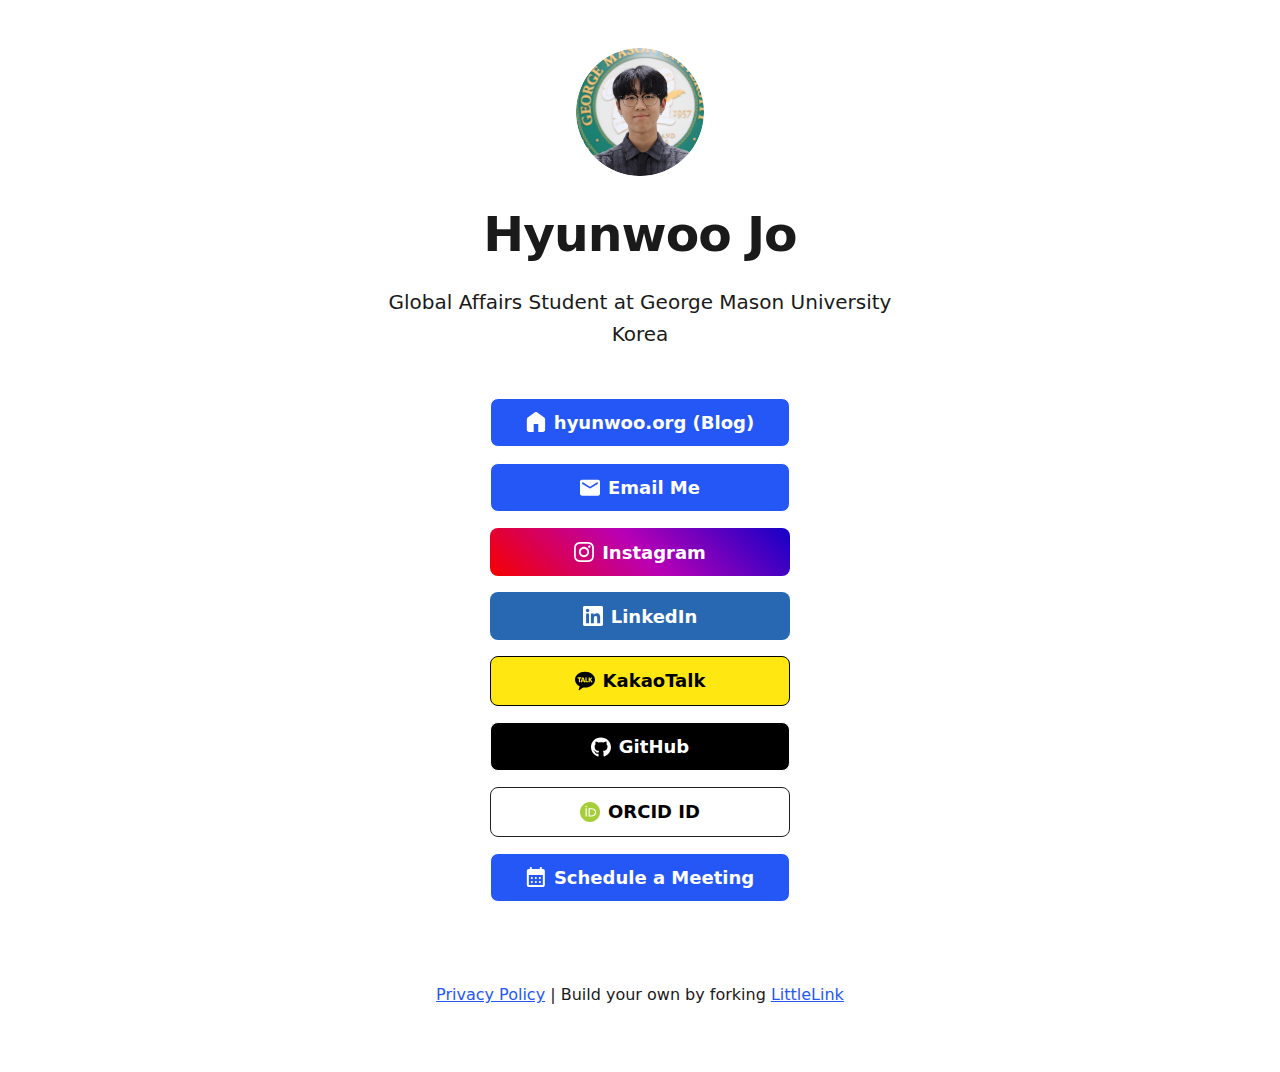
==== commit 568e32b0: "Update icons-extended" ====
--- a/index.html
+++ b/index.html
@@ -75,7 +75,7 @@
               <a class="button button-linked" href="https://linkedin.com/in/hyunwoojo" target="_blank" rel="noopener" role="button"><img class="icon" aria-hidden="true" src="images/icons/linkedin.svg" alt="LinkedIn Logo">LinkedIn</a>
 
               <!-- KakaoTalk -->
-              <a class="button button-kakaotalk" href="http://qr.kakao.com/talk/qr76TpyzLjeXRkDR1wn2E596Pi8-" target="_blank" rel="noopener" role="button"><img class="icon" aria-hidden="true" src="images/icons/kakaotalk.svg" alt="KakaoTalk Logo">KakaoTalk</a><br>
+              <a class="button button-kakaotalk" href="http://qr.kakao.com/talk/qr76TpyzLjeXRkDR1wn2E596Pi8-" target="_blank" rel="noopener" role="button"><img class="icon" aria-hidden="true" src="images/icons-extended/kakaotalk.svg" alt="KakaoTalk Logo">KakaoTalk</a><br>
 
               <!-- GitHub -->
               <a class="button button-github" href="https://github.com/hyunwooed" target="_blank" rel="noopener" role="button"><img class="icon" aria-hidden="true" src="images/icons/github.svg" alt="GitHub Logo">GitHub</a>
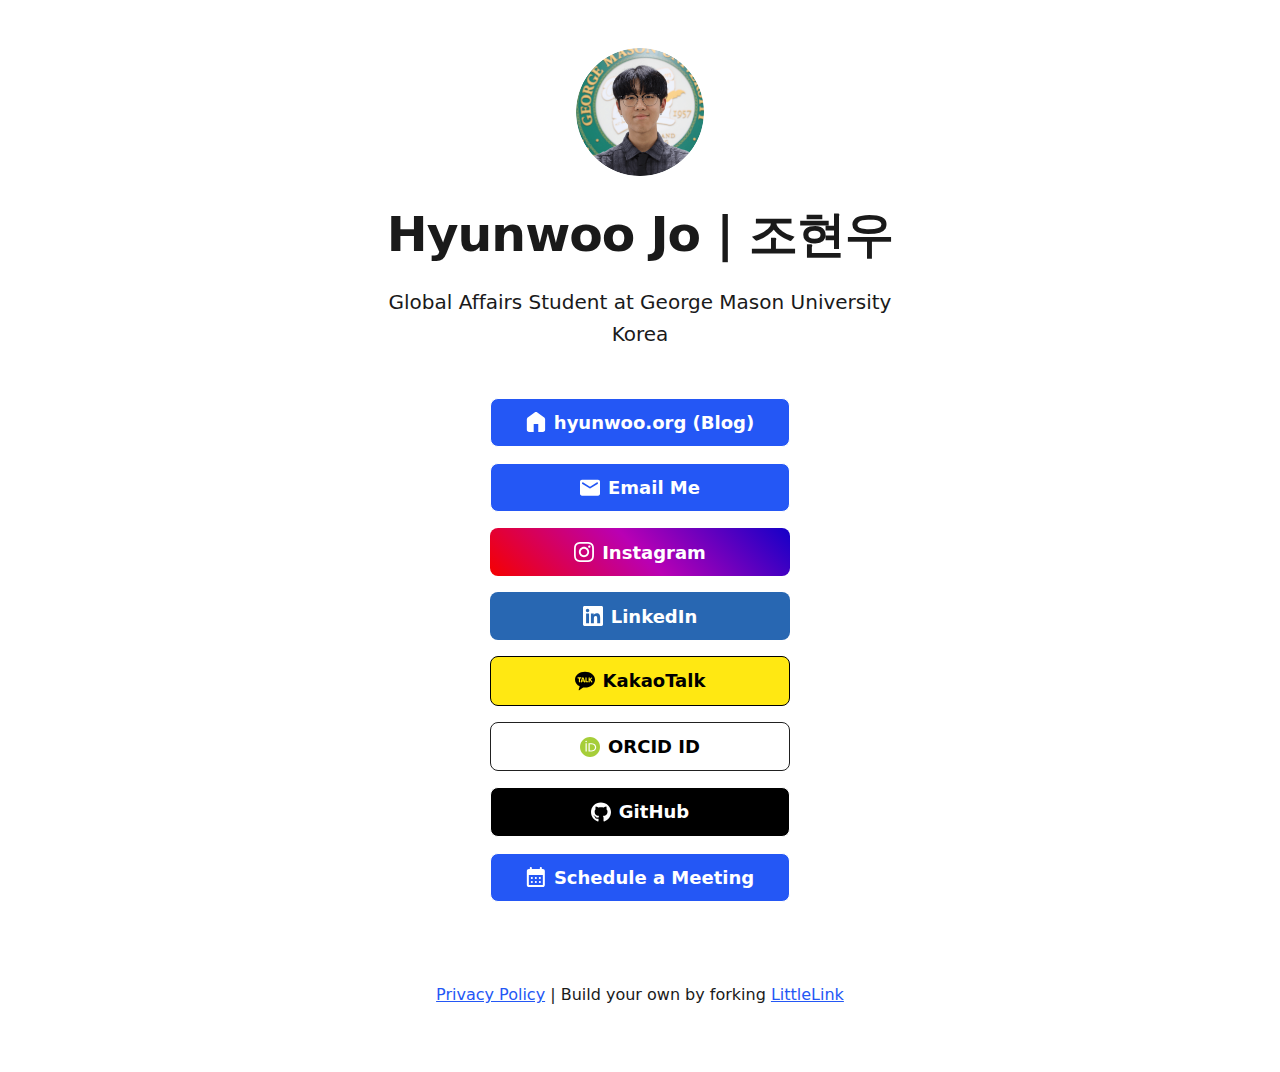
==== commit 8d2a2c53: "Update index.html" ====
--- a/index.html
+++ b/index.html
@@ -15,7 +15,8 @@
         
     <!-- Page Title - Change this to your name/brand (50-60 characters recommended) -->
     <title>Hyunwoo Jo | 조현우</title>
-    <link rel="icon" type="image/x-icon" href="/images/avatar.png"> <!-- Update this with your own favicon -->
+    <link rel="icon" href="images/favicon.ico" sizes="any">
+    <link rel="icon" href="images/favicon.svg" type="image/svg+xml">
     
     <!-- Meta Description - Write a description (150-160 characters recommended) -->
     <meta name="description" content="Global Affairs Student at George Mason University Korea">
@@ -53,7 +54,7 @@
 
             <!-- Replace with your name or brand -->
             <h1 tabindex="0">
-              <div>Hyunwoo Jo</div>
+              <div>Hyunwoo Jo | 조현우</div>
             </h1>
 
             <!-- Add a short description about yourself or your brand -->
@@ -77,11 +78,11 @@
               <!-- KakaoTalk -->
               <a class="button button-kakaotalk" href="http://qr.kakao.com/talk/qr76TpyzLjeXRkDR1wn2E596Pi8-" target="_blank" rel="noopener" role="button"><img class="icon" aria-hidden="true" src="images/icons-extended/kakaotalk.svg" alt="KakaoTalk Logo">KakaoTalk</a><br>
 
+              <!-- ORCID ID -->
+              <a class="button button-orcid-id" href="https://orcid.org/0009-0006-6065-426X" target="_blank" rel="noopener" role="button"><img class="icon" aria-hidden="true" src="images/icons-extended/orcid-id.svg" alt="ORCID ID Logo">ORCID ID</a>
+
               <!-- GitHub -->
               <a class="button button-github" href="https://github.com/hyunwooed" target="_blank" rel="noopener" role="button"><img class="icon" aria-hidden="true" src="images/icons/github.svg" alt="GitHub Logo">GitHub</a>
-
-              <!-- ORCID ID -->
-              <a class="button button-orcid-id" href="https://orcid.org/0009-0006-6065-426X" target="_blank" rel="noopener" role="button"><img class="icon" aria-hidden="true" src="images/icons-extended/orcid-id.svg" alt="ORCID ID Logo">ORCID ID</a>
 
               <!-- Generic Calendar -->
               <a class="button button-default" href="https://mason360.gmu.edu/meetings/3602936/hyunwoo" target="_blank" rel="noopener" role="button"><img class="icon" aria-hidden="true" src="images/icons/generic-calendar.svg" alt="Calendar Icon">Schedule a Meeting</a>
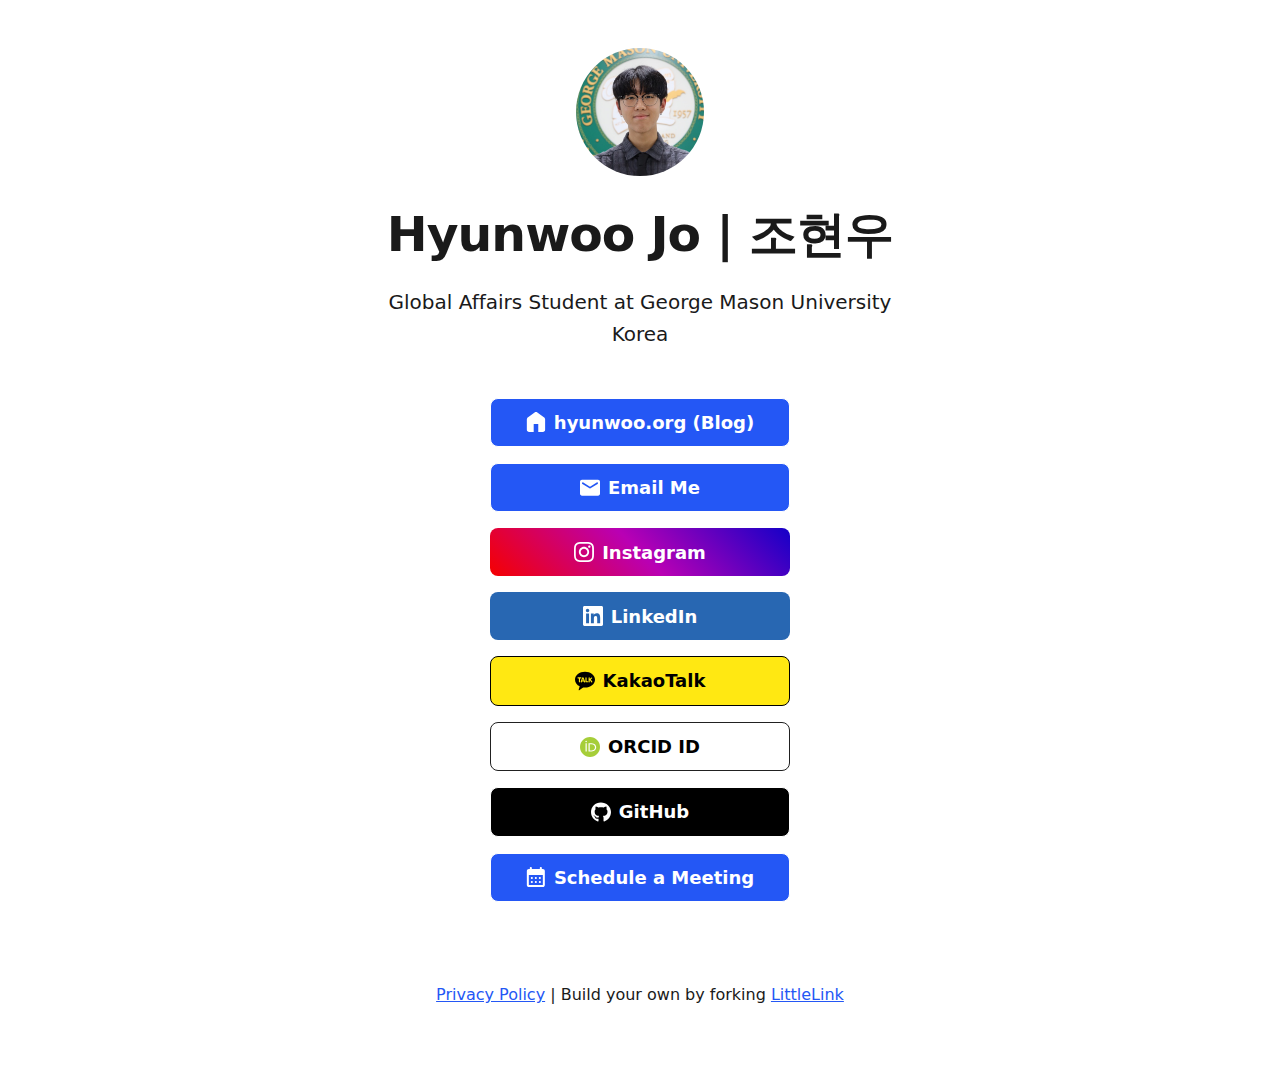
==== commit 3b017bde: "Update avatars" ====
--- a/index.html
+++ b/index.html
@@ -50,7 +50,7 @@
 
               Be sure to replace the src with your own image path and update the alt text
             -->
-            <img class="avatar avatar--rounded" src="images/avatar.png" srcset="images/avatar@2x.png 2x" alt="Hyunwoo Jo">
+            <img class="avatar avatar--rounded" src="images/avatar.jpg" srcset="images/avatar@2x.jpg 2x" alt="Hyunwoo Jo">
 
             <!-- Replace with your name or brand -->
             <h1 tabindex="0">
